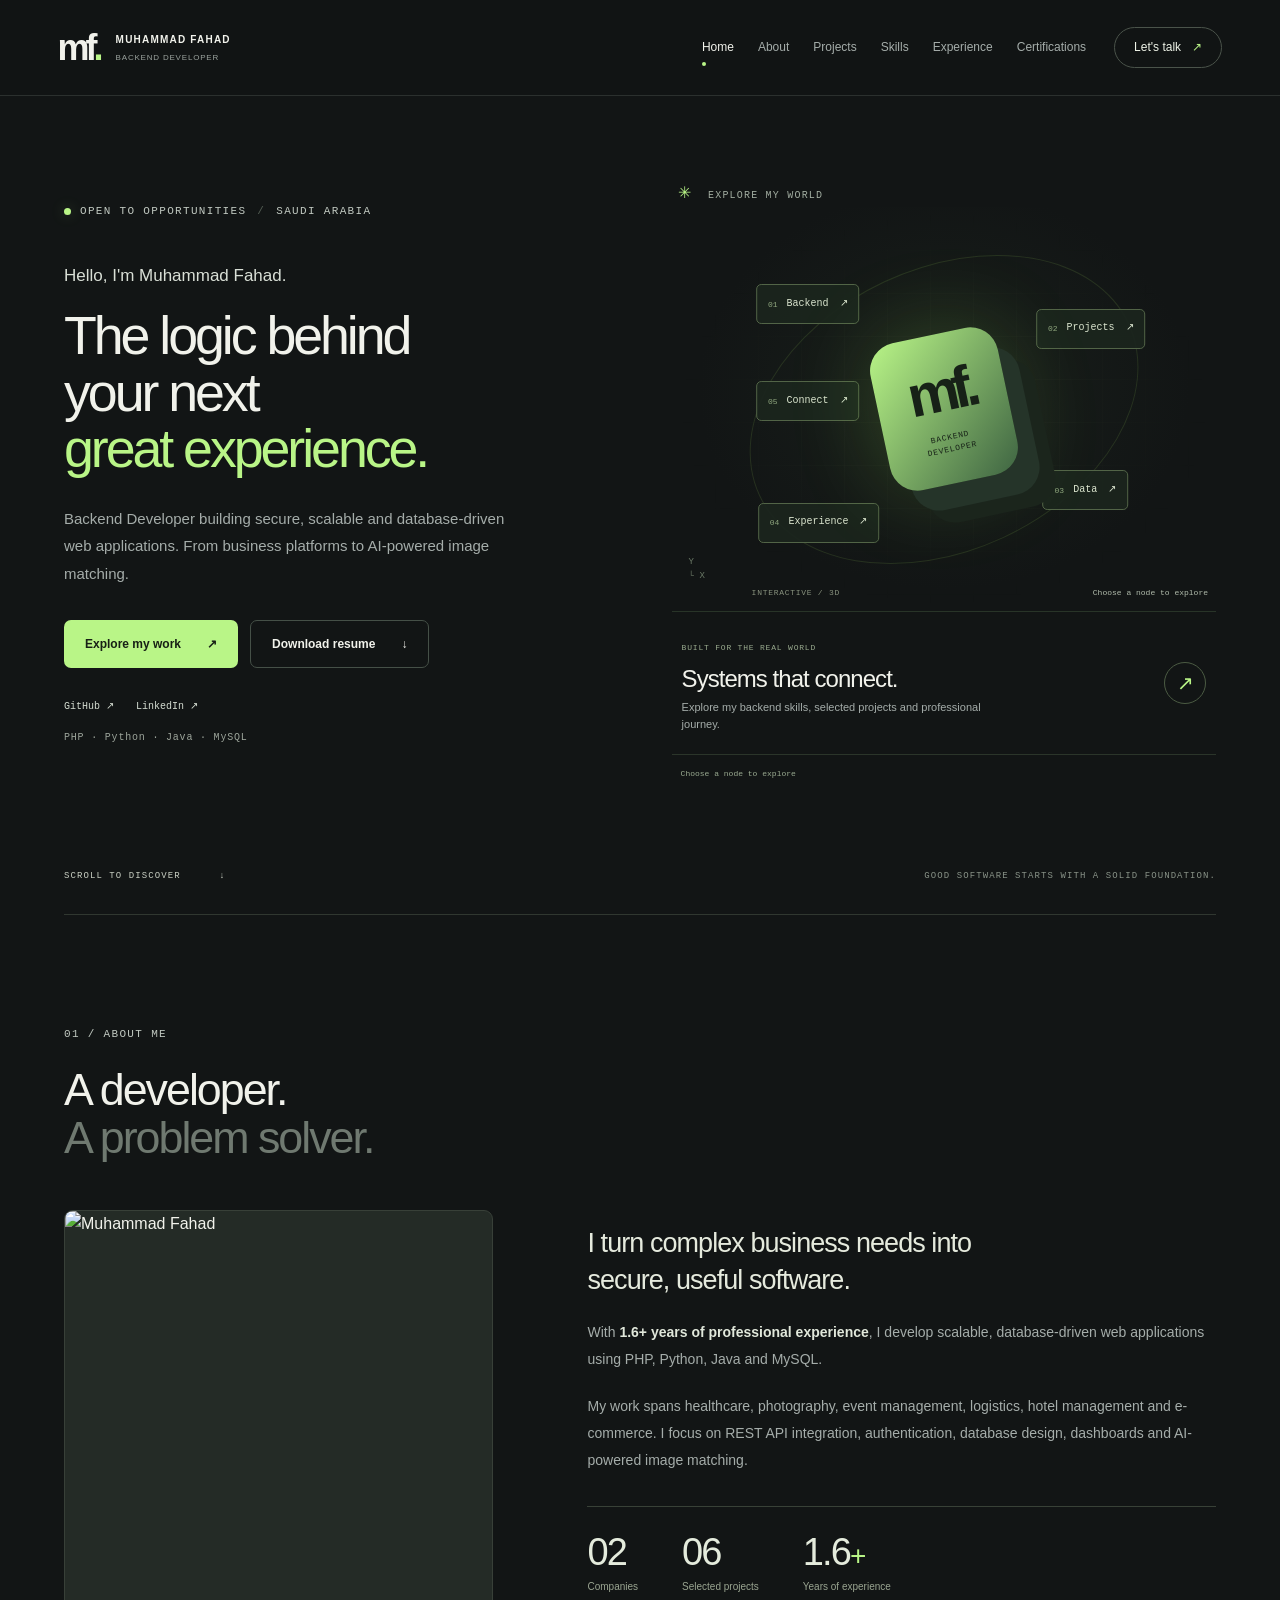
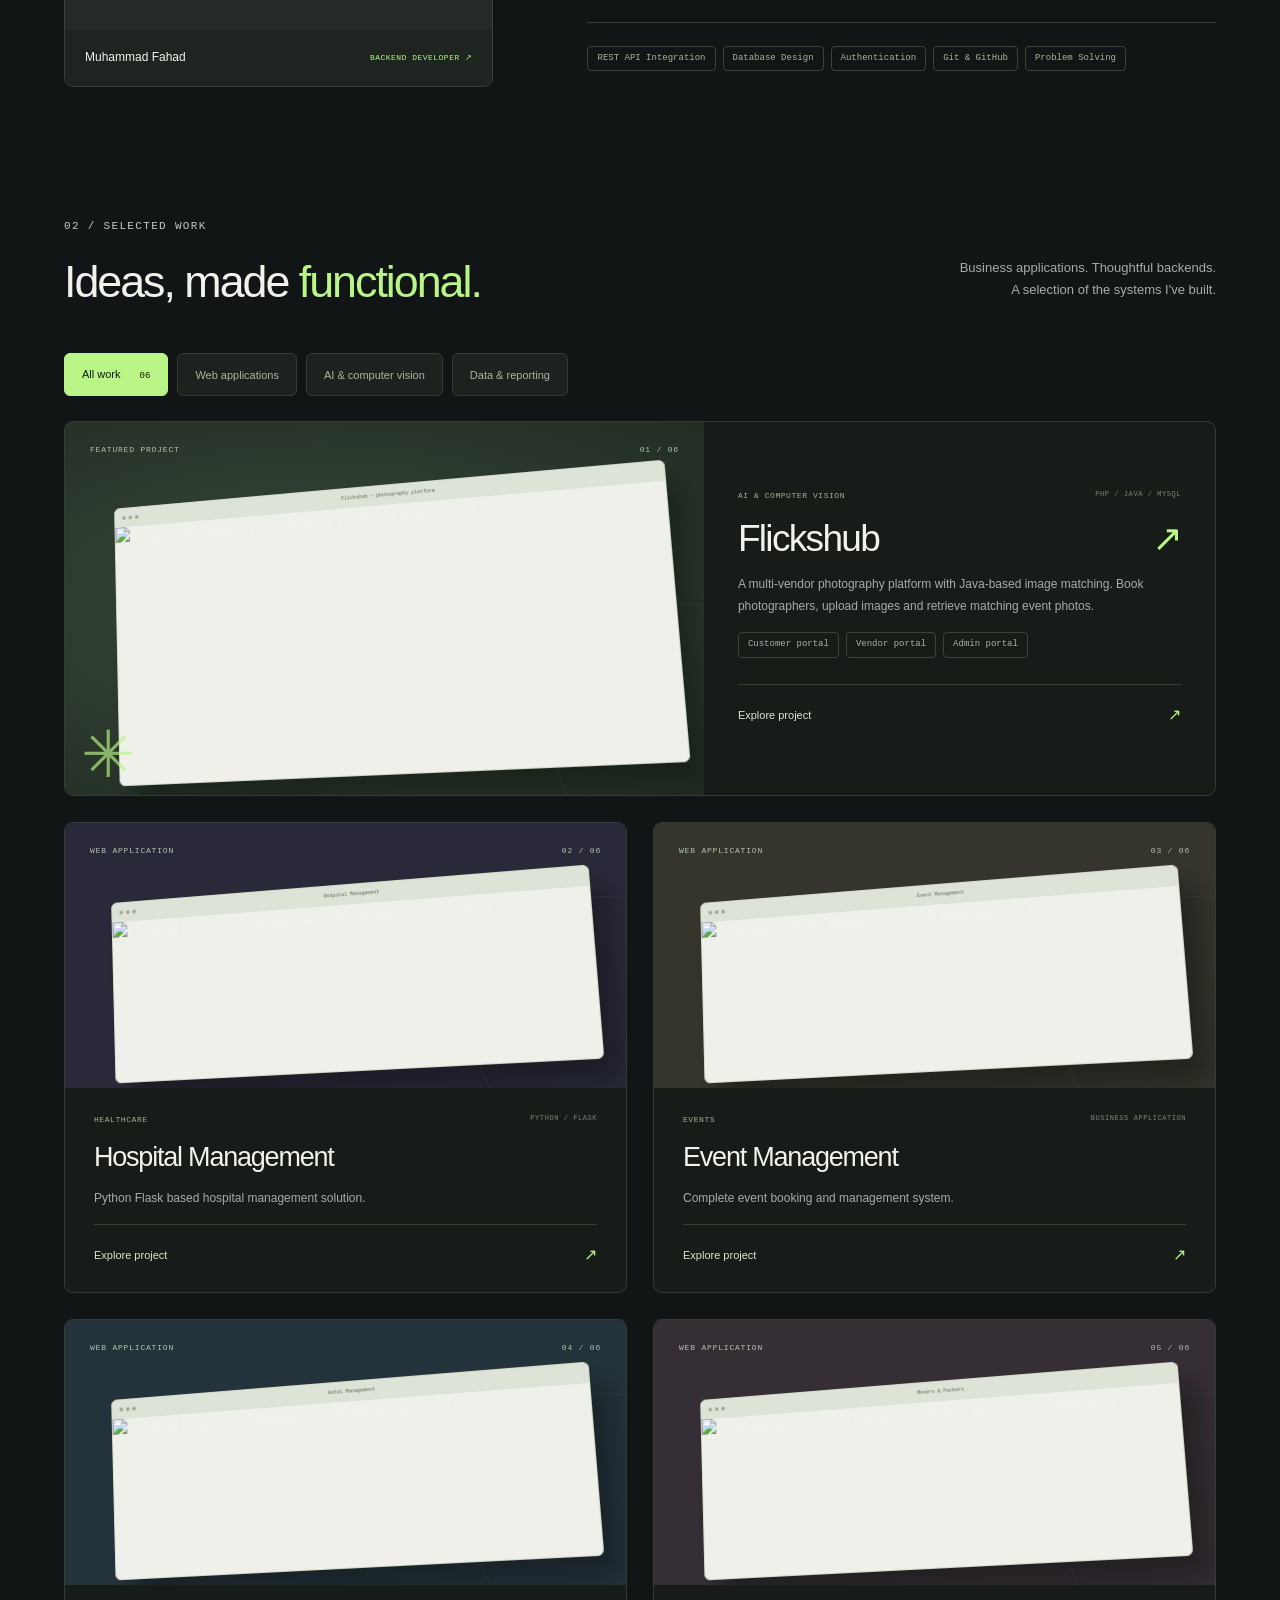
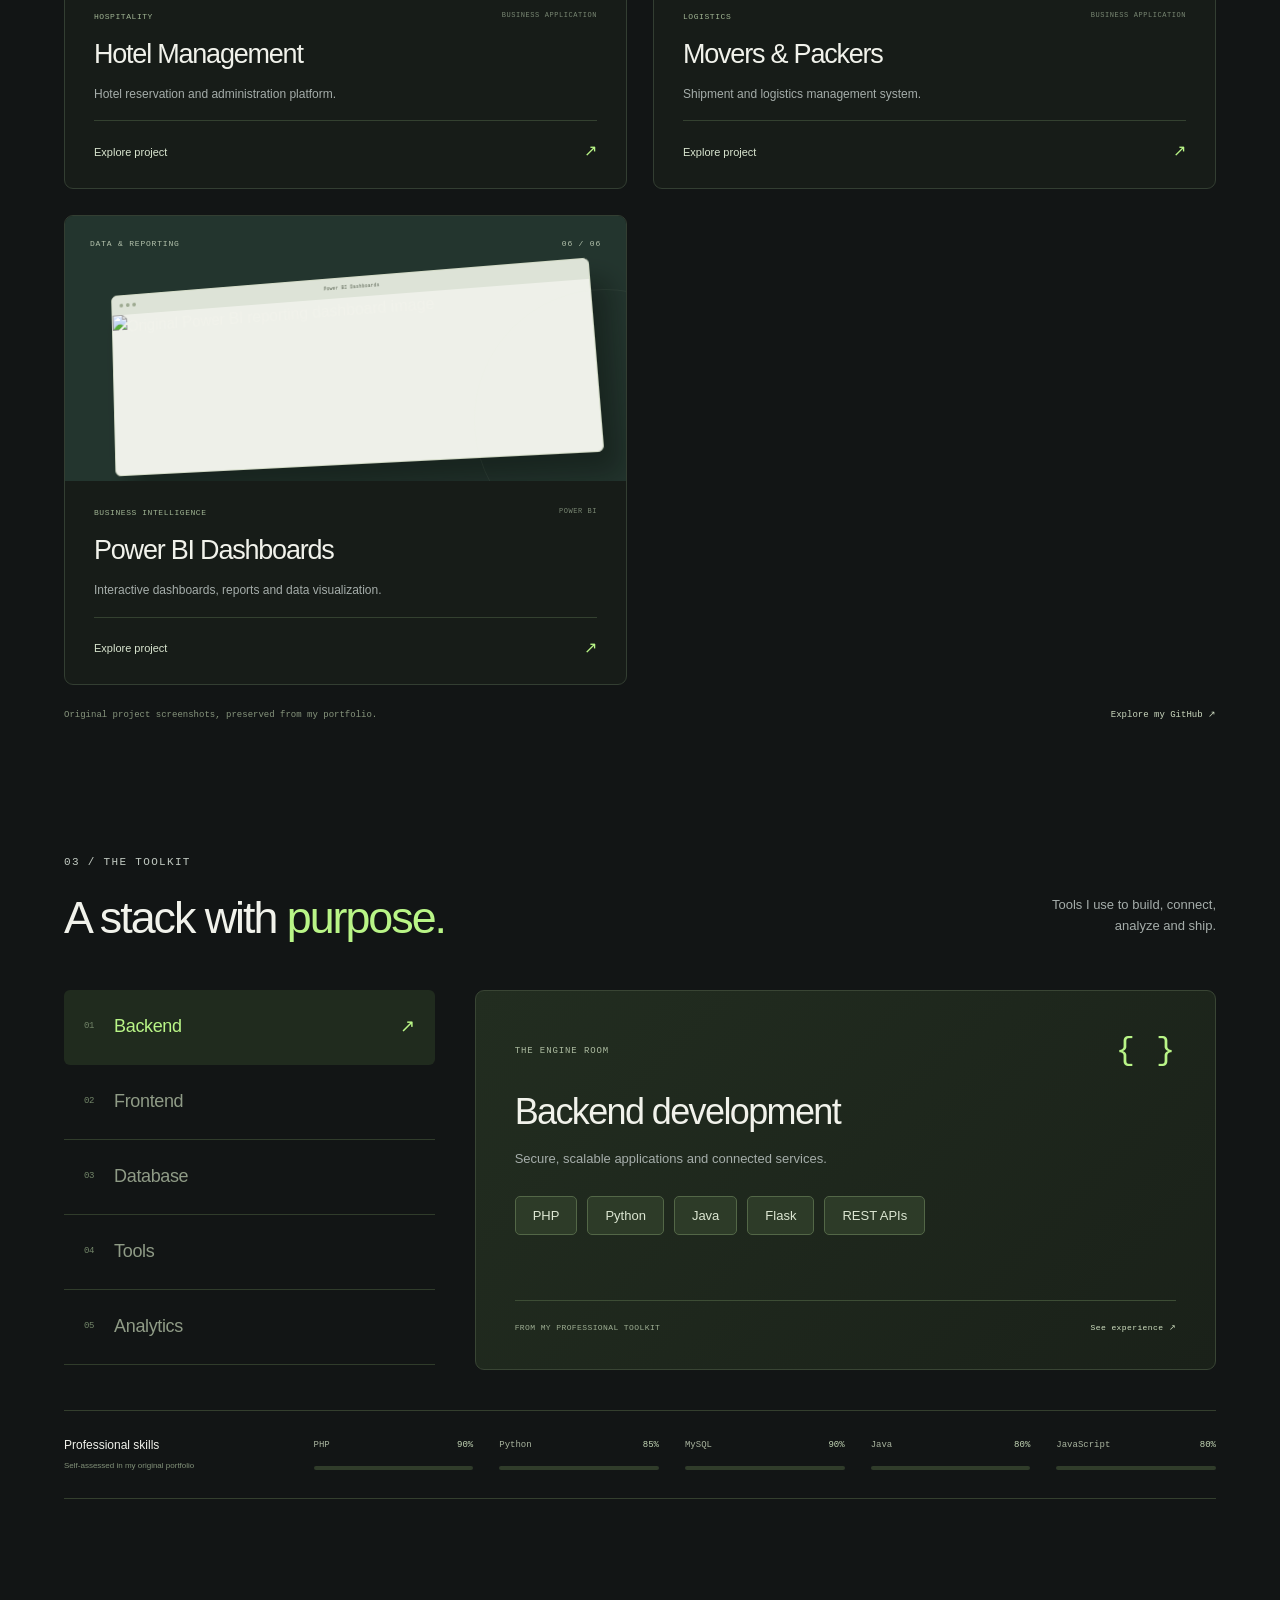
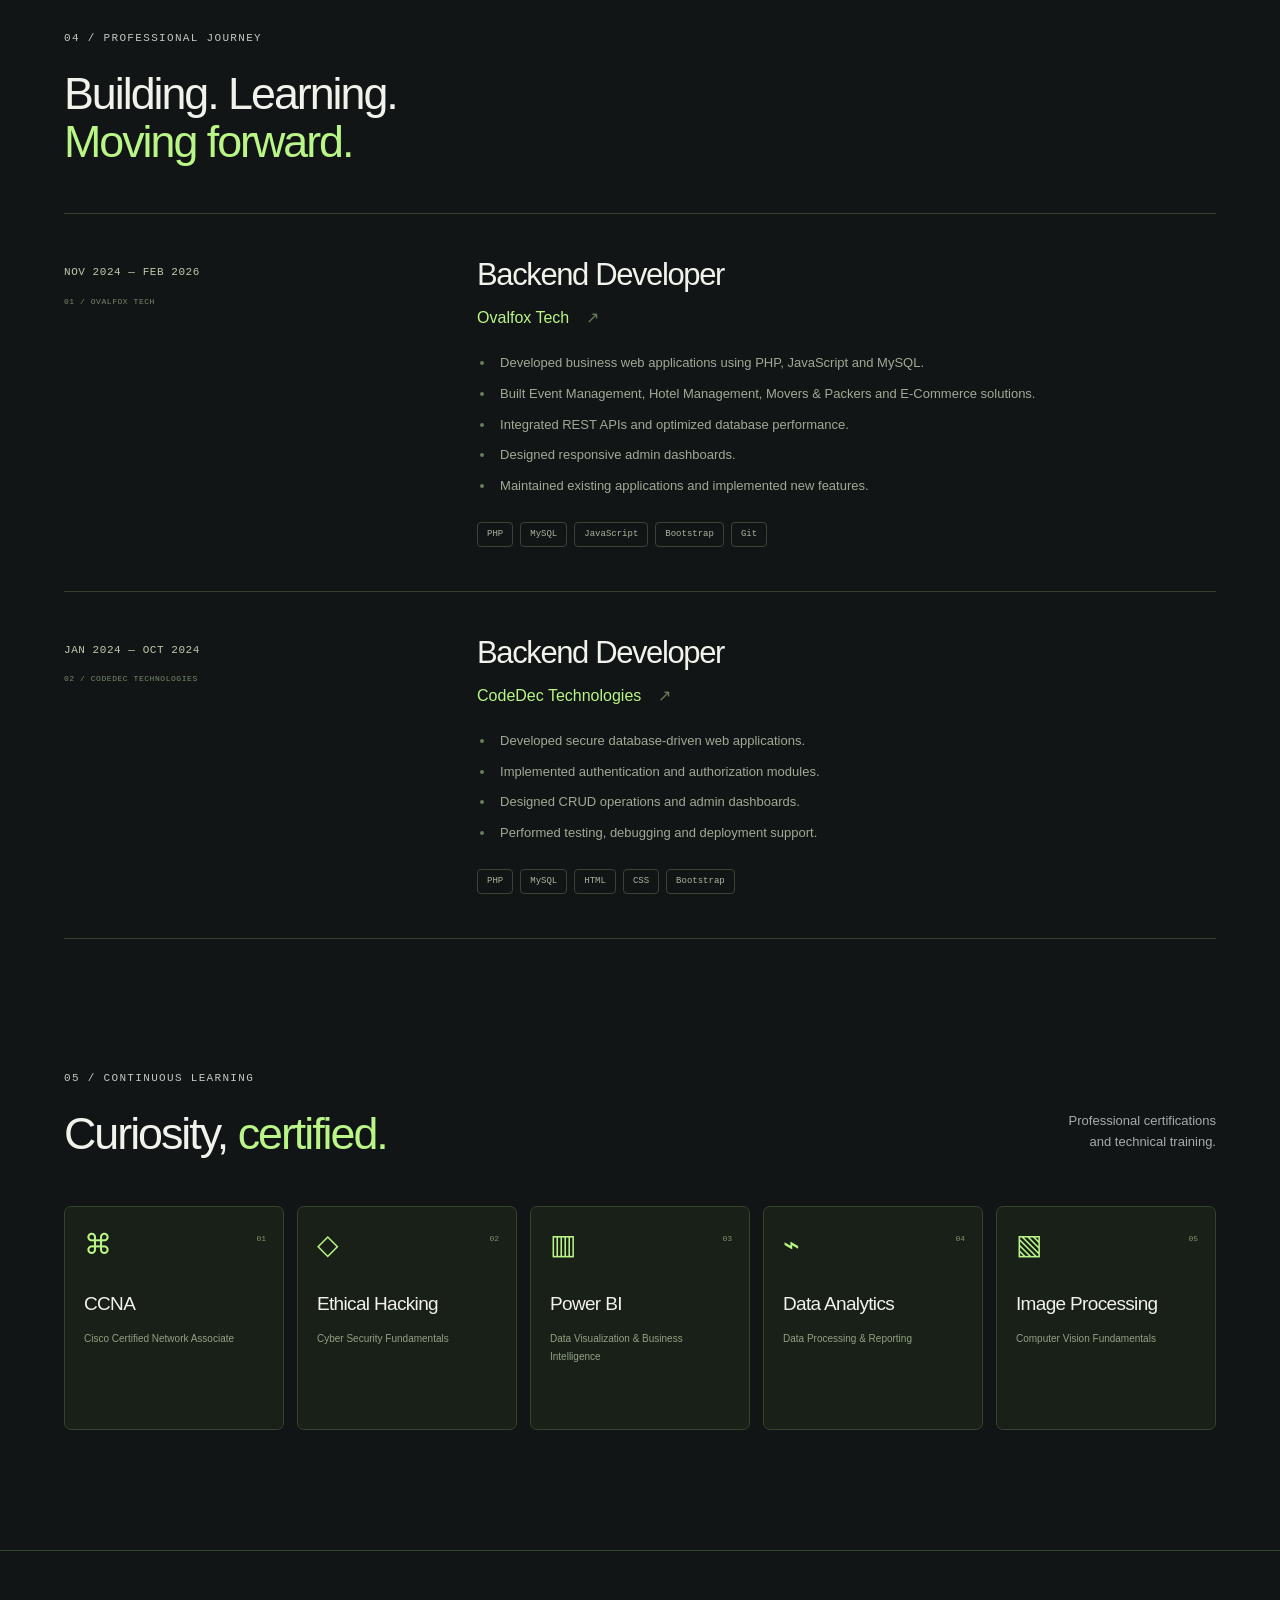
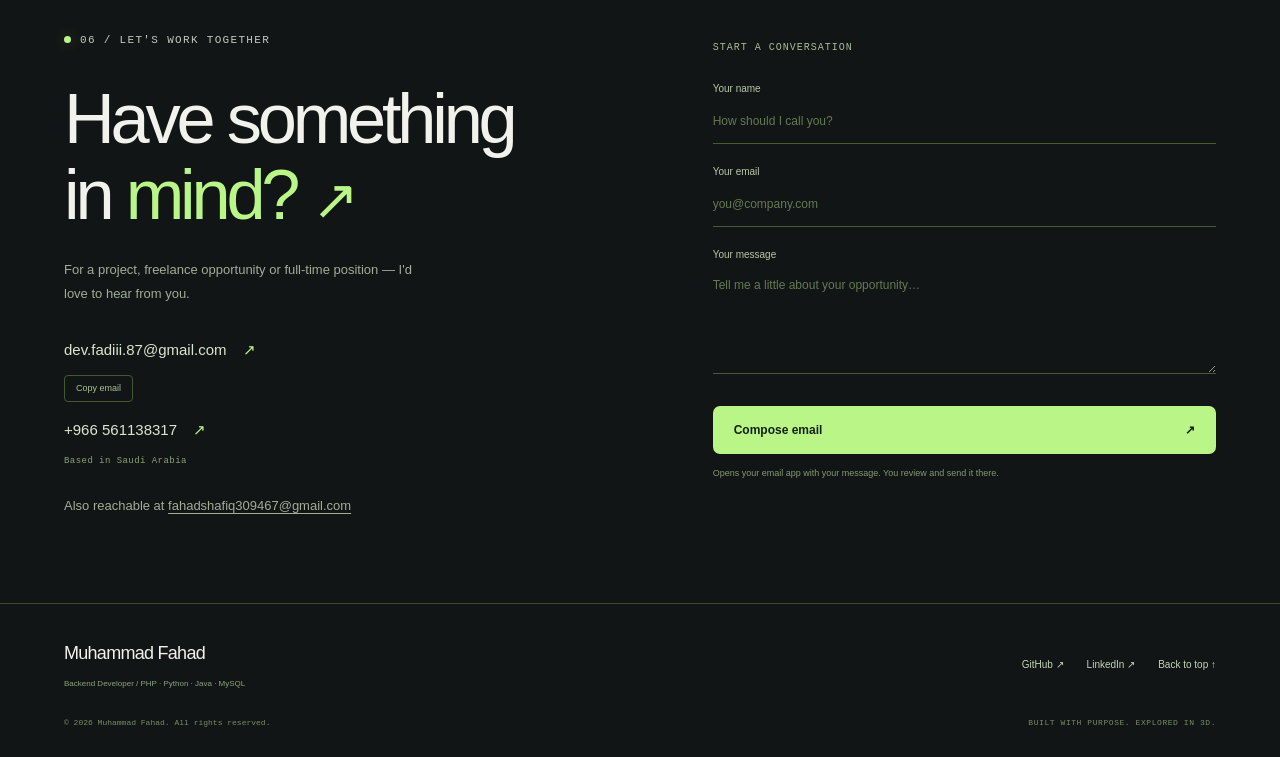
==== index.html @ 2c2edab3 "Add files via upload" ====
<!doctype html>
<html lang="en">
<head>
  <meta charset="UTF-8">
  <meta name="viewport" content="width=device-width, initial-scale=1">
  <meta name="theme-color" content="#121515">
  <meta name="robots" content="noindex, nofollow">
  <meta name="description" content="Muhammad Fahad's interactive portfolio: backend development, REST APIs, database-driven applications and AI image matching with PHP, Python, Java and MySQL.">
  <title>Muhammad Fahad — Backend Developer</title>
  <link rel="icon" href="assets/favicon.png">
  <link rel="stylesheet" href="styles.css">
  <script type="module" src="app.js"></script>
  <noscript><style>.scene-fallback{display:grid}#view-toggle,.scene-controls{display:none}</style></noscript>
</head>
<body>
  <a class="skip-link" href="#main">Skip to content</a>
  <header class="site-header">
    <a class="brand" href="#home" aria-label="Muhammad Fahad, home"><span class="monogram">mf<span>.</span></span><span class="brand-name">MUHAMMAD FAHAD<br><small>BACKEND DEVELOPER</small></span></a>
    <button class="menu-toggle" aria-controls="navigation" aria-expanded="false" aria-label="Open navigation"><span></span><span></span></button>
    <nav id="navigation" aria-label="Main navigation">
      <a href="#home" class="active">Home</a><a href="#about">About</a><a href="#projects">Projects</a><a href="#skills">Skills</a><a href="#experience">Experience</a><a href="#certifications">Certifications</a><a href="#contact" class="nav-contact">Let's talk <span aria-hidden="true">↗</span></a>
    </nav>
  </header>
  <main id="main">
    <section class="hero section-wrap" id="home" aria-labelledby="hero-title">
      <div class="hero-content">
        <div class="eyebrow"><span class="status-dot"></span> OPEN TO OPPORTUNITIES <span class="eyebrow-separator">/</span> SAUDI ARABIA</div>
        <p class="hello">Hello, I'm Muhammad Fahad.</p>
        <h1 id="hero-title">The logic behind<br>your next<br><em>great experience.</em></h1>
        <p class="hero-summary">Backend Developer building secure, scalable and database-driven web applications. From business platforms to AI-powered image matching.</p>
        <div class="hero-actions"><a class="button primary" href="#projects">Explore my work <span aria-hidden="true">↗</span></a><a class="button secondary" href="assets/Fahad_Resume.pdf" download="Muhammad_Fahad_Resume.pdf">Download resume <span aria-hidden="true">↓</span></a></div>
        <div class="hero-social"><a href="https://github.com/FadiiiCh87" target="_blank" rel="noopener noreferrer">GitHub ↗</a><a href="https://www.linkedin.com/in/muhammad-fahad-590486263" target="_blank" rel="noopener noreferrer">LinkedIn ↗</a><span>PHP · Python · Java · MySQL</span></div>
      </div>
      <div class="explorer" id="explorer">
        <div class="scene-top"><span><span class="tiny-cross">✳</span> EXPLORE MY WORLD</span><button id="view-toggle" type="button" aria-pressed="false">Flat view</button></div>
        <div class="scene-viewport" id="scene-viewport" tabindex="0" role="group" aria-label="Interactive 3D portfolio explorer. Drag to rotate, use arrow keys to rotate, or choose a labeled node.">
          <canvas id="scene" aria-hidden="true"></canvas>
          <div class="scene-fallback" aria-hidden="true"><div class="flat-core"><span>mf.</span><small>BACKEND<br>DEVELOPER</small></div><div class="flat-orbit"></div></div>
          <div class="node-layer" id="node-layer">
            <button class="scene-node" data-node="backend" type="button"><i>01</i> Backend <span>↗</span></button>
            <button class="scene-node" data-node="projects" type="button"><i>02</i> Projects <span>↗</span></button>
            <button class="scene-node" data-node="data" type="button"><i>03</i> Data <span>↗</span></button>
            <button class="scene-node" data-node="experience" type="button"><i>04</i> Experience <span>↗</span></button>
            <button class="scene-node" data-node="contact" type="button"><i>05</i> Connect <span>↗</span></button>
          </div>
          <span class="scene-axis" aria-hidden="true">Y<br><span>└ X</span></span>
          <div class="scene-caption"><span>INTERACTIVE / 3D</span><span id="scene-hint">Choose a node to explore</span></div>
        </div>
        <div class="scene-insight" aria-live="polite"><div><span class="insight-kicker" id="insight-kicker">BUILT FOR THE REAL WORLD</span><h2 id="insight-title">Systems that connect.</h2><p id="insight-text">Explore my backend skills, selected projects and professional journey.</p></div><a href="#projects" id="insight-link" aria-label="Explore selected projects">↗</a></div>
        <div class="scene-controls"><span id="rotation-hint">Drag to rotate · arrow keys work too</span><button id="motion-toggle" type="button" aria-pressed="false">Pause motion <span aria-hidden="true">Ⅱ</span></button><button id="reset-scene" type="button" aria-label="Reset 3D view">↺</button></div>
      </div>
      <div class="hero-bottom"><a href="#about">SCROLL TO DISCOVER <span aria-hidden="true">↓</span></a><span>GOOD SOFTWARE STARTS WITH A SOLID FOUNDATION.</span></div>
    </section>

    <section id="about" class="section-wrap about-section" aria-labelledby="about-title">
      <div class="section-heading"><p class="eyebrow">01 / ABOUT ME</p><h2 id="about-title">A developer.<br><span class="muted">A problem solver.</span></h2></div>
      <div class="about-grid">
        <div class="portrait-frame"><img src="assets/profile.webp" width="622" height="618" alt="Muhammad Fahad" loading="lazy"><div class="portrait-caption"><span>Muhammad Fahad</span><span>BACKEND DEVELOPER ↗</span></div></div>
        <div class="about-copy"><p class="large-copy">I turn complex business needs into secure, useful software.</p><p>With <strong>1.6+ years of professional experience</strong>, I develop scalable, database-driven web applications using PHP, Python, Java and MySQL.</p><p>My work spans healthcare, photography, event management, logistics, hotel management and e-commerce. I focus on REST API integration, authentication, database design, dashboards and AI-powered image matching.</p><div class="stat-row"><div><strong>02</strong><span>Companies</span></div><div><strong>06</strong><span>Selected projects</span></div><div><strong>1.6<span>+</span></strong><span>Years of experience</span></div></div><div class="tag-list about-tags"><span>REST API Integration</span><span>Database Design</span><span>Authentication</span><span>Git & GitHub</span><span>Problem Solving</span></div></div>
      </div>
    </section>

    <section id="projects" class="section-wrap projects-section" aria-labelledby="projects-title">
      <div class="section-heading split-heading"><div><p class="eyebrow">02 / SELECTED WORK</p><h2 id="projects-title">Ideas, made <em>functional.</em></h2></div><p>Business applications. Thoughtful backends.<br>A selection of the systems I've built.</p></div>
      <div class="filter-row" role="group" aria-label="Filter projects"><button data-filter="all" class="filter active" aria-pressed="true">All work <span>06</span></button><button data-filter="web" class="filter" aria-pressed="false">Web applications</button><button data-filter="ai" class="filter" aria-pressed="false">AI & computer vision</button><button data-filter="data" class="filter" aria-pressed="false">Data & reporting</button><span id="filter-status" class="sr-only" aria-live="polite"></span></div>
      <div class="project-grid" id="project-grid">
        <article class="project-card featured" data-category="ai web" data-project="flickshub"><div class="project-visual flickshub-visual"><div class="visual-label"><span>FEATURED PROJECT</span><span>01 / 06</span></div><div class="browser-frame tilt"><div class="browser-top"><i></i><i></i><i></i><span>Flickshub — photography platform</span></div><img src="assets/flickshub.webp" width="1364" height="647" alt="Original Flickshub photography platform screenshot" loading="lazy"></div><span class="visual-mark" aria-hidden="true">✳</span></div><div class="project-copy"><div class="project-meta">AI & COMPUTER VISION <span>PHP / JAVA / MYSQL</span></div><h3>Flickshub <span>↗</span></h3><p>A multi-vendor photography platform with Java-based image matching. Book photographers, upload images and retrieve matching event photos.</p><div class="tag-list"><span>Customer portal</span><span>Vendor portal</span><span>Admin portal</span></div><button class="text-button" data-open="flickshub">Explore project <span>↗</span></button></div></article>
        <article class="project-card" data-category="web" data-project="hospital"><div class="project-visual violet-visual"><div class="visual-label"><span>WEB APPLICATION</span><span>02 / 06</span></div><div class="browser-frame tilt"><div class="browser-top"><i></i><i></i><i></i><span>Hospital Management</span></div><img src="assets/hospital.webp" width="1365" height="612" alt="Original hospital management application screenshot" loading="lazy"></div></div><div class="project-copy"><div class="project-meta">HEALTHCARE <span>PYTHON / FLASK</span></div><h3>Hospital Management</h3><p>Python Flask based hospital management solution.</p><button class="text-button" data-open="hospital">Explore project <span>↗</span></button></div></article>
        <article class="project-card" data-category="web" data-project="event"><div class="project-visual sand-visual"><div class="visual-label"><span>WEB APPLICATION</span><span>03 / 06</span></div><div class="browser-frame tilt"><div class="browser-top"><i></i><i></i><i></i><span>Event Management</span></div><img src="assets/powerbi.webp" width="1352" height="369" alt="Original portfolio image for Event Management" loading="lazy"></div></div><div class="project-copy"><div class="project-meta">EVENTS <span>BUSINESS APPLICATION</span></div><h3>Event Management</h3><p>Complete event booking and management system.</p><button class="text-button" data-open="event">Explore project <span>↗</span></button></div></article>
        <article class="project-card" data-category="web" data-project="hotel"><div class="project-visual blue-visual"><div class="visual-label"><span>WEB APPLICATION</span><span>04 / 06</span></div><div class="browser-frame tilt"><div class="browser-top"><i></i><i></i><i></i><span>Hotel Management</span></div><img src="assets/Hotel-Management-System.webp" width="1280" height="720" alt="Original hotel management platform screenshot" loading="lazy"></div></div><div class="project-copy"><div class="project-meta">HOSPITALITY <span>BUSINESS APPLICATION</span></div><h3>Hotel Management</h3><p>Hotel reservation and administration platform.</p><button class="text-button" data-open="hotel">Explore project <span>↗</span></button></div></article>
        <article class="project-card" data-category="web" data-project="movers"><div class="project-visual rose-visual"><div class="visual-label"><span>WEB APPLICATION</span><span>05 / 06</span></div><div class="browser-frame tilt"><div class="browser-top"><i></i><i></i><i></i><span>Movers & Packers</span></div><img src="assets/movers.webp" width="1360" height="544" alt="Original movers and packers logistics platform screenshot" loading="lazy"></div></div><div class="project-copy"><div class="project-meta">LOGISTICS <span>BUSINESS APPLICATION</span></div><h3>Movers & Packers</h3><p>Shipment and logistics management system.</p><button class="text-button" data-open="movers">Explore project <span>↗</span></button></div></article>
        <article class="project-card" data-category="data" data-project="powerbi"><div class="project-visual green-visual"><div class="visual-label"><span>DATA & REPORTING</span><span>06 / 06</span></div><div class="browser-frame tilt"><div class="browser-top"><i></i><i></i><i></i><span>Power BI Dashboards</span></div><img src="assets/power1.webp" width="1000" height="750" alt="Original Power BI reporting dashboard image" loading="lazy"></div></div><div class="project-copy"><div class="project-meta">BUSINESS INTELLIGENCE <span>POWER BI</span></div><h3>Power BI Dashboards</h3><p>Interactive dashboards, reports and data visualization.</p><button class="text-button" data-open="powerbi">Explore project <span>↗</span></button></div></article>
      </div>
      <div class="section-footnote"><span>Original project screenshots, preserved from my portfolio.</span><a href="https://github.com/FadiiiCh87" target="_blank" rel="noopener noreferrer">Explore my GitHub ↗</a></div>
    </section>

    <section id="skills" class="section-wrap skills-section" aria-labelledby="skills-title">
      <div class="section-heading split-heading"><div><p class="eyebrow">03 / THE TOOLKIT</p><h2 id="skills-title">A stack with <em>purpose.</em></h2></div><p>Tools I use to build, connect,<br>analyze and ship.</p></div>
      <div class="skills-layout"><div class="skill-tabs" role="tablist" aria-label="Skill categories" aria-orientation="vertical"><button id="tab-backend" role="tab" aria-selected="true" aria-controls="skill-panel" data-skill="backend"><span>01</span> Backend <i>↗</i></button><button id="tab-frontend" role="tab" aria-selected="false" aria-controls="skill-panel" tabindex="-1" data-skill="frontend"><span>02</span> Frontend <i>↗</i></button><button id="tab-database" role="tab" aria-selected="false" aria-controls="skill-panel" tabindex="-1" data-skill="database"><span>03</span> Database <i>↗</i></button><button id="tab-tools" role="tab" aria-selected="false" aria-controls="skill-panel" tabindex="-1" data-skill="tools"><span>04</span> Tools <i>↗</i></button><button id="tab-analytics" role="tab" aria-selected="false" aria-controls="skill-panel" tabindex="-1" data-skill="analytics"><span>05</span> Analytics <i>↗</i></button></div><div class="skill-panel" id="skill-panel" role="tabpanel" aria-labelledby="tab-backend" tabindex="0"><div class="skill-panel-top"><span id="skill-label">THE ENGINE ROOM</span><span aria-hidden="true">{ }</span></div><h3 id="skill-title">Backend development</h3><p id="skill-description">Secure, scalable applications and connected services.</p><div class="skill-chips" id="skill-chips"><span>PHP</span><span>Python</span><span>Java</span><span>Flask</span><span>REST APIs</span></div><div class="skill-footer"><span>FROM MY PROFESSIONAL TOOLKIT</span><a href="#experience">See experience ↗</a></div></div></div>
      <div class="proficiency"><span class="proficiency-label">Professional skills<span>Self-assessed in my original portfolio</span></span><div><span>PHP <strong>90%</strong></span><meter aria-label="PHP self-assessed proficiency" min="0" max="100" value="90">90%</meter></div><div><span>Python <strong>85%</strong></span><meter aria-label="Python self-assessed proficiency" min="0" max="100" value="85">85%</meter></div><div><span>MySQL <strong>90%</strong></span><meter aria-label="MySQL self-assessed proficiency" min="0" max="100" value="90">90%</meter></div><div><span>Java <strong>80%</strong></span><meter aria-label="Java self-assessed proficiency" min="0" max="100" value="80">80%</meter></div><div><span>JavaScript <strong>80%</strong></span><meter aria-label="JavaScript self-assessed proficiency" min="0" max="100" value="80">80%</meter></div></div>
    </section>

    <section id="experience" class="section-wrap experience-section" aria-labelledby="experience-title">
      <div class="section-heading"><p class="eyebrow">04 / PROFESSIONAL JOURNEY</p><h2 id="experience-title">Building. Learning.<br><em>Moving forward.</em></h2></div>
      <div class="timeline"><article class="experience-row"><div class="experience-date">NOV 2024 — FEB 2026<span>01 / OVALFOX TECH</span></div><div><h3>Backend Developer</h3><p class="company">Ovalfox Tech <span>↗</span></p><ul><li>Developed business web applications using PHP, JavaScript and MySQL.</li><li>Built Event Management, Hotel Management, Movers & Packers and E-Commerce solutions.</li><li>Integrated REST APIs and optimized database performance.</li><li>Designed responsive admin dashboards.</li><li>Maintained existing applications and implemented new features.</li></ul><div class="tag-list"><span>PHP</span><span>MySQL</span><span>JavaScript</span><span>Bootstrap</span><span>Git</span></div></div></article><article class="experience-row"><div class="experience-date">JAN 2024 — OCT 2024<span>02 / CODEDEC TECHNOLOGIES</span></div><div><h3>Backend Developer</h3><p class="company">CodeDec Technologies <span>↗</span></p><ul><li>Developed secure database-driven web applications.</li><li>Implemented authentication and authorization modules.</li><li>Designed CRUD operations and admin dashboards.</li><li>Performed testing, debugging and deployment support.</li></ul><div class="tag-list"><span>PHP</span><span>MySQL</span><span>HTML</span><span>CSS</span><span>Bootstrap</span></div></div></article></div>
    </section>

    <section id="certifications" class="section-wrap certifications-section" aria-labelledby="certifications-title">
      <div class="section-heading split-heading"><div><p class="eyebrow">05 / CONTINUOUS LEARNING</p><h2 id="certifications-title">Curiosity, <em>certified.</em></h2></div><p>Professional certifications<br>and technical training.</p></div>
      <div class="certificate-grid"><article class="certificate"><span class="cert-icon" aria-hidden="true">⌘</span><span class="cert-number">01</span><h3>CCNA</h3><p>Cisco Certified Network Associate</p></article><article class="certificate"><span class="cert-icon" aria-hidden="true">◇</span><span class="cert-number">02</span><h3>Ethical Hacking</h3><p>Cyber Security Fundamentals</p></article><article class="certificate"><span class="cert-icon" aria-hidden="true">▥</span><span class="cert-number">03</span><h3>Power BI</h3><p>Data Visualization & Business Intelligence</p></article><article class="certificate"><span class="cert-icon" aria-hidden="true">⌁</span><span class="cert-number">04</span><h3>Data Analytics</h3><p>Data Processing & Reporting</p></article><article class="certificate"><span class="cert-icon" aria-hidden="true">▧</span><span class="cert-number">05</span><h3>Image Processing</h3><p>Computer Vision Fundamentals</p></article></div>
    </section>

    <section id="contact" class="section-wrap contact-section" aria-labelledby="contact-title">
      <div class="contact-intro"><p class="eyebrow"><span class="status-dot"></span> 06 / LET'S WORK TOGETHER</p><h2 id="contact-title">Have something<br>in <em>mind?</em> <span aria-hidden="true">↗</span></h2><p>For a project, freelance opportunity or full-time position — I'd love to hear from you.</p><div class="contact-links"><a href="mailto:dev.fadiii.87@gmail.com">dev.fadiii.87@gmail.com <span>↗</span></a><button id="copy-email" class="copy-button" type="button">Copy email</button><a href="tel:+966561138317">+966 561138317 <span>↗</span></a><span class="contact-location">Based in Saudi Arabia</span></div><p class="alternate-email">Also reachable at <a href="mailto:fahadshafiq309467@gmail.com">fahadshafiq309467@gmail.com</a></p></div>
      <form id="contact-form" class="contact-form"><p class="form-label">START A CONVERSATION</p><label for="contact-name">Your name<input id="contact-name" name="name" autocomplete="name" placeholder="How should I call you?" required maxlength="100"></label><label for="contact-email">Your email<input id="contact-email" name="email" type="email" autocomplete="email" placeholder="you@company.com" required maxlength="200"></label><label for="contact-message">Your message<textarea id="contact-message" name="message" rows="4" placeholder="Tell me a little about your opportunity…" required maxlength="4000"></textarea></label><button class="button primary" type="submit">Compose email <span aria-hidden="true">↗</span></button><p class="form-note">Opens your email app with your message. You review and send it there.</p><p id="form-status" aria-live="polite"></p></form>
    </section>
  </main>
  <footer class="site-footer section-wrap"><a class="footer-brand" href="#home">Muhammad Fahad<span>Backend Developer / PHP · Python · Java · MySQL</span></a><div><a href="https://github.com/FadiiiCh87" target="_blank" rel="noopener noreferrer">GitHub ↗</a><a href="https://www.linkedin.com/in/muhammad-fahad-590486263" target="_blank" rel="noopener noreferrer">LinkedIn ↗</a><a href="#home">Back to top ↑</a></div><p>© <span id="year">2026</span> Muhammad Fahad. All rights reserved.</p><span class="footer-note">BUILT WITH PURPOSE. EXPLORED IN 3D.</span></footer>
  <dialog id="project-dialog" aria-labelledby="dialog-title"><div class="dialog-top"><span>PROJECT OVERVIEW</span><button id="dialog-close" type="button" aria-label="Close project overview">×</button></div><img id="dialog-image" src="assets/flickshub.webp" alt="Flickshub — original portfolio image"><div class="dialog-copy"><span id="dialog-category" class="eyebrow"></span><h2 id="dialog-title"></h2><p id="dialog-description"></p><div class="tag-list" id="dialog-tags"></div><div class="dialog-actions"><a class="button primary" href="https://github.com/FadiiiCh87" target="_blank" rel="noopener noreferrer">GitHub profile ↗</a><a class="button secondary" href="#contact" id="dialog-contact">Discuss this project ↗</a></div></div></dialog>
  <div class="toast" id="toast" role="status"></div>
</body>
</html>
---- styles.css ----
@font-face{font-family:Portfolio;src:url("assets/manrope.woff2") format("woff2");font-weight:200 800;font-display:swap}*{box-sizing:border-box}html{scroll-behavior:smooth;scroll-padding-top:100px}body{margin:0;background:#121515;color:#f1f2eb;font-family:Portfolio,Arial,Helvetica,sans-serif;font-size:16px;line-height:1.65;-webkit-font-smoothing:antialiased}::selection{background:#b9f587;color:#121515}a{color:inherit;text-decoration:none}button,input,textarea{font:inherit}button,a,input,textarea{-webkit-tap-highlight-color:transparent}button{cursor:pointer}button{color:inherit}button:focus-visible,a:focus-visible,input:focus-visible,textarea:focus-visible,[tabindex]:focus-visible{outline:2px solid #b9f587;outline-offset:5px}img{max-width:100%;display:block}button{border:0}h1,h2,h3,p{margin:0}h1,h2,h3{line-height:1.08;font-weight:500;letter-spacing:-.045em}em{font-style:normal;color:#b9f587}p{color:#a5adaa}strong{font-weight:600}section{scroll-margin-top:20px}.section-wrap{max-width:1440px;margin:auto;padding-left:64px;padding-right:64px}.eyebrow{font-family:monospace;letter-spacing:.12em;font-size:11px;color:#c1c9c1;display:flex;align-items:center;gap:9px}.status-dot{display:inline-block;width:7px;height:7px;border-radius:50%;background:#b9f587;box-shadow:0 0 14px #b9f58744}.site-header{height:96px;display:flex;align-items:center;justify-content:space-between;border-bottom:1px solid #2b302e;padding:0 4.5%;background:#121515f5;position:sticky;top:0;z-index:30;backdrop-filter:blur(18px);gap:24px}.brand{display:flex;align-items:center;gap:16px;flex-shrink:0}.monogram{font-weight:800;font-size:36px;line-height:1;letter-spacing:-4px}.monogram span{color:#b9f587}.brand-name{font-size:10px;letter-spacing:.12em;line-height:1.7;font-weight:700}.brand-name small{font-size:8px;color:#9aa29d;font-weight:400;letter-spacing:.1em}nav{display:flex;align-items:center;gap:24px}nav a{font-size:12px;color:#a5adaa;position:relative;padding:9px 0}nav a:hover,nav a.active{color:#f1f2eb}nav a.active:after{content:"";position:absolute;bottom:0;left:0;background:#b9f587;width:4px;height:4px;border-radius:50%}.nav-contact{border:1px solid #4a534a;border-radius:30px;padding:10px 19px!important;color:#eef3e7!important;margin-left:4px}.nav-contact span{margin-left:8px;color:#b9f587}.menu-toggle{display:none}.hero{position:relative;padding-top:70px;display:grid;grid-template-columns:1.05fr 1fr;gap:36px;min-height:780px}.hero-content{padding-top:36px}.eyebrow-separator{color:#535d53;margin:0 2px}.hello{margin-top:42px;margin-bottom:17px;font-size:17px;color:#d9dfd6}h1{font-size:clamp(44px,4.2vw,66px);letter-spacing:-.057em;line-height:1.05}h1 em{display:inline-block}.hero-summary{max-width:470px;font-size:15px;margin-top:28px;line-height:1.85}.hero-actions{display:flex;gap:12px;margin-top:32px;flex-wrap:wrap}.button{display:inline-flex;align-items:center;justify-content:space-between;gap:26px;border-radius:7px;padding:14px 21px;font-size:12px;font-weight:600;line-height:1.5;transition:background .2s,transform .2s;min-height:48px}.button:hover{transform:translateY(-2px)}.primary{background:#b9f587;color:#172015}.primary:hover{background:#d2ffae}.secondary{border:1px solid #455047;background:transparent;color:#f1f2eb}.secondary:hover{background:#253024}.hero-social{display:flex;flex-wrap:wrap;gap:22px;font-family:monospace;font-size:10px;margin-top:31px;color:#9da59b}.hero-social a{color:#d4dcd1}.hero-social a:hover{color:#b9f587}.hero-social>span{width:100%;margin-top:-7px;letter-spacing:.08em}.hero-bottom{grid-column:1/-1;display:flex;justify-content:space-between;align-items:center;padding:25px 0 30px;border-bottom:1px solid #303730;font-family:monospace;font-size:9px;letter-spacing:.12em;color:#899388;margin-top:16px}.hero-bottom a{color:#cad0c4}.hero-bottom a span{margin-left:32px}.explorer{position:relative;min-width:0;padding-top:15px}.scene-top{display:flex;justify-content:space-between;align-items:center;font-family:monospace;font-size:10px;letter-spacing:.12em;padding:0 6px;color:#a2ada1}.tiny-cross{color:#b9f587;font-size:16px;margin-right:9px}.scene-top button{border:1px solid #3c493c;padding:7px 10px;border-radius:5px;background:transparent;font-size:10px;letter-spacing:0}.scene-top button:hover{background:#263226}.scene-viewport{height:405px;position:relative;overflow:hidden;isolation:isolate;background:radial-gradient(ellipse at 50% 45%,#26342655,transparent 64%);border-bottom:1px solid #283428;touch-action:pan-y}.scene-viewport:before{content:"";position:absolute;inset:0;z-index:-1;background-image:linear-gradient(#697d5611 1px,transparent 1px),linear-gradient(90deg,#697d5611 1px,transparent 1px);background-size:43px 43px;mask-image:radial-gradient(ellipse,black,transparent 70%)}#scene{width:100%;height:100%;display:block;cursor:grab}#scene.dragging{cursor:grabbing}.node-layer{position:absolute;inset:0;pointer-events:none}.scene-node{position:absolute;pointer-events:auto;background:#1b251def;border:1px solid #526447;color:#dbe5cf;display:flex;gap:9px;align-items:center;font-family:monospace;font-size:10px;padding:9px 11px;border-radius:5px;white-space:nowrap;transform:translate(-50%,-50%);min-height:40px;transition:background .2s,border-color .2s}.scene-node:hover,.scene-node.selected{background:#b9f587;color:#172015;border-color:#b9f587}.scene-node i{font-style:normal;color:#90a77f;font-size:8px}.scene-node:hover i,.scene-node.selected i{color:#4d6240}.scene-node span{margin-left:2px}.scene-node:nth-child(1){left:25%;top:24%}.scene-node:nth-child(2){left:77%;top:30%}.scene-node:nth-child(3){left:76%;top:70%}.scene-node:nth-child(4){left:27%;top:78%}.scene-node:nth-child(5){left:25%;top:48%}.scene-axis{position:absolute;bottom:28px;left:17px;font-family:monospace;font-size:9px;line-height:1.6;color:#6a7966}.scene-caption{position:absolute;bottom:12px;right:8px;left:80px;display:flex;justify-content:space-between;font-family:monospace;letter-spacing:.09em;font-size:8px;color:#88927e}.scene-caption span:last-child{letter-spacing:0;color:#b1bcac}.scene-insight{display:flex;align-items:center;justify-content:space-between;padding:20px 10px;gap:16px;min-height:127px}.insight-kicker{font-family:monospace;letter-spacing:.1em;font-size:8px;color:#9aab8f}.scene-insight h2{font-size:24px;letter-spacing:-.04em;margin:7px 0}.scene-insight p{font-size:11px;line-height:1.6;max-width:335px}.scene-insight>a{flex-shrink:0;border:1px solid #4b5b43;width:42px;height:42px;border-radius:50%;display:grid;place-items:center;color:#b9f587;font-size:20px}.scene-controls{border-top:1px solid #2b352a;display:flex;gap:13px;align-items:center;padding:12px 9px;font-family:monospace;font-size:8px;color:#9aab91;flex-wrap:wrap}.scene-controls>span{margin-right:auto}.scene-controls button{background:none;color:#b5c2ac;border:1px solid #364431;border-radius:4px;padding:6px 8px;font-size:9px}.scene-fallback{display:none;position:absolute;inset:0;place-items:center;pointer-events:none}.flat-core{width:130px;height:150px;background:linear-gradient(135deg,#b9f587,#3e6442);border-radius:28px;transform:rotate(-12deg);display:flex;flex-direction:column;align-items:center;justify-content:center;color:#172117;box-shadow:17px 24px 0 #253429,30px 39px 0 #1b251c,0 0 90px #a6fc5733;position:relative;z-index:1}.flat-core>span{font-size:58px;font-weight:800;letter-spacing:-7px;line-height:1}.flat-core small{font-family:monospace;font-size:8px;line-height:1.5;text-align:center;margin-top:12px;letter-spacing:.1em}.flat-orbit{position:absolute;width:75%;height:70%;border:1px solid #769c4933;border-radius:50%;transform:rotate(-25deg)}.flat-mode #scene{display:none}.flat-mode .scene-fallback{display:grid}.about-section,.projects-section,.skills-section,.experience-section,.certifications-section{padding-top:110px;padding-bottom:20px}.section-heading{margin-bottom:48px}.section-heading h2{font-size:clamp(34px,3.5vw,51px);margin-top:22px}.muted{color:#6f7970}.split-heading{display:flex;align-items:flex-end;justify-content:space-between;gap:30px}.split-heading>p{font-size:13px;text-align:right;margin-bottom:5px}.about-grid{display:grid;grid-template-columns:.82fr 1.2fr;gap:94px;align-items:center}.portrait-frame{background:#242b26;overflow:hidden;border:1px solid #384038;border-radius:9px;position:relative}.portrait-frame img{width:100%;height:auto;aspect-ratio:1.02;object-fit:cover}.portrait-caption{display:flex;justify-content:space-between;align-items:center;padding:18px 20px;background:#1e2520;font-size:12px}.portrait-caption span:last-child{font-family:monospace;font-size:8px;color:#b9f587;letter-spacing:.06em}.about-copy>p{font-size:14px;line-height:1.9;margin-bottom:21px}.about-copy .large-copy{font-size:27px;line-height:1.35;color:#e5eadd;letter-spacing:-.035em;max-width:450px}.about-copy strong{color:#e1e8db}.stat-row{display:flex;gap:44px;margin-top:33px;padding:26px 0;border-top:1px solid #384137;border-bottom:1px solid #384137}.stat-row>div{display:flex;flex-direction:column;gap:8px}.stat-row strong{font-size:38px;font-weight:400;line-height:1;color:#e4ebdc;letter-spacing:-.05em}.stat-row strong span{font-size:28px;color:#b9f587}.stat-row>div>span{font-size:10px;color:#9aa591}.tag-list{display:flex;flex-wrap:wrap;gap:7px}.tag-list>span{font-family:monospace;font-size:9px;border:1px solid #3a4436;border-radius:4px;padding:5px 9px;color:#a9b49f;line-height:1.5}.about-tags{margin-top:23px}.filter-row{display:flex;gap:9px;margin-bottom:25px;flex-wrap:wrap}.filter{background:#1c221e;color:#aab5a2;border:1px solid #333e30;border-radius:6px;font-size:11px;min-height:43px;padding:10px 17px}.filter.active{color:#121b0e;background:#b9f587;border-color:#b9f587}.filter span{margin-left:16px;font-family:monospace;font-size:9px}.project-grid{display:grid;grid-template-columns:1fr 1fr;gap:26px}.project-card{border:1px solid #333e32;border-radius:9px;overflow:hidden;min-width:0;background:#171c18;transition:border-color .2s}.project-card:hover{border-color:#607651}.project-card.featured{grid-column:1/-1;display:grid;grid-template-columns:1.25fr 1fr}.project-visual{background:#23302a;height:265px;position:relative;padding:60px 36px 22px;overflow:hidden;perspective:950px}.project-visual:after{content:"";position:absolute;width:260px;height:260px;border:1px solid #eaffd80d;border-radius:50%;right:-110px;bottom:-70px;pointer-events:none}.featured .project-visual{height:auto;min-height:360px;display:flex;align-items:center}.flickshub-visual{background:radial-gradient(ellipse at 40% 50%,#3a493a,#222d24)}.violet-visual{background:#29293a}.sand-visual{background:#35342d}.blue-visual{background:#24323c}.rose-visual{background:#352e35}.green-visual{background:#23352e}.visual-label{position:absolute;top:21px;left:25px;right:25px;display:flex;justify-content:space-between;font-family:monospace;font-size:8px;letter-spacing:.1em;color:#b4c3ad;z-index:2}.browser-frame{background:#eef0e9;border-radius:6px;overflow:hidden;transform:rotateX(6deg) rotateY(-9deg) rotateZ(-3deg);box-shadow:16px 22px 26px #05090660;width:100%;transition:transform .25s;will-change:transform;border:1px solid #d2dac6}.browser-top{height:20px;background:#dde3d7;display:flex;align-items:center;gap:3px;padding:0 8px;color:#5b6554;font-size:5px;font-family:monospace}.browser-top i{width:4px;height:4px;border-radius:50%;background:#9daa91}.browser-top span{margin:auto}.browser-frame img{width:100%;height:166px;object-fit:cover;object-position:top}.featured .browser-frame img{height:auto;aspect-ratio:2.1;object-fit:cover}.visual-mark{position:absolute;bottom:8px;left:16px;font-size:65px;line-height:1;color:#b9f587aa}.project-copy{padding:25px 29px 23px}.featured .project-copy{padding:38px 34px;display:flex;flex-direction:column;justify-content:center}.project-meta{display:flex;justify-content:space-between;gap:10px;font-family:monospace;font-size:8px;color:#a0b493;letter-spacing:.07em}.project-meta>span{color:#798773;font-size:7px;text-align:right}.project-copy h3{font-size:27px;margin-top:17px;display:flex;justify-content:space-between;gap:10px}.featured h3{font-size:37px}.project-copy h3>span{color:#b9f587}.project-copy p{font-size:12px;line-height:1.8;margin:15px 0}.project-copy .tag-list{margin-bottom:12px}.text-button{background:none;display:flex;justify-content:space-between;align-items:center;width:100%;padding:17px 0 0;border-top:1px solid #344130;margin-top:14px;font-size:11px;color:#d9e5cf}.text-button span{color:#b9f587;font-size:16px}.text-button:hover{color:#b9f587}.section-footnote{display:flex;justify-content:space-between;gap:20px;margin-top:23px;font-family:monospace;font-size:9px;color:#87957d}.section-footnote a{color:#cad7be}.skills-layout{display:grid;grid-template-columns:.7fr 1.4fr;gap:40px}.skill-tabs{display:flex;flex-direction:column}.skill-tabs button{display:flex;align-items:center;gap:20px;background:transparent;text-align:left;padding:22px 20px;border-bottom:1px solid #303c2b;color:#8f9b86;font-size:18px;letter-spacing:-.02em;min-height:75px}.skill-tabs button>span{font-family:monospace;font-size:9px;color:#728568}.skill-tabs button i{font-style:normal;margin-left:auto;opacity:0}.skill-tabs button[aria-selected=true]{color:#b9f587;background:#202b1e;border-radius:6px;border-bottom-color:transparent}.skill-tabs button[aria-selected=true] i{opacity:1}.skill-panel{border:1px solid #394534;border-radius:9px;background:linear-gradient(135deg,#222d20,#1a2119);padding:34px 39px;display:flex;flex-direction:column;min-height:380px}.skill-panel-top{display:flex;align-items:center;justify-content:space-between;font-family:monospace;font-size:9px;letter-spacing:.1em;color:#acbba0}.skill-panel-top>span:last-child{font-size:32px;color:#b9f587}.skill-panel h3{font-size:36px;margin-top:16px}.skill-panel>p{font-size:13px;margin-top:16px}.skill-chips{display:flex;flex-wrap:wrap;gap:10px;margin-top:26px}.skill-chips>span{border:1px solid #536747;border-radius:5px;font-size:13px;padding:8px 17px;color:#dce6d2;background:#2d3b28}.skill-footer{display:flex;justify-content:space-between;gap:20px;align-items:center;border-top:1px solid #3d4d35;padding-top:20px;margin-top:auto;font-family:monospace;font-size:8px;color:#9eae93;letter-spacing:.05em}.skill-footer a{color:#d2e2c3}.proficiency{display:grid;grid-template-columns:1.4fr repeat(5,1fr);gap:26px;align-items:center;margin-top:40px;padding:25px 0;border-top:1px solid #343f2e;border-bottom:1px solid #343f2e}.proficiency-label{font-size:12px}.proficiency-label>span{display:block;color:#829179;font-size:8px;margin-top:4px}.proficiency>div>span{font-family:monospace;font-size:9px;display:flex;justify-content:space-between;color:#a9b49f}.proficiency strong{color:#c4d7b6;font-weight:400}meter{display:block;width:100%;height:4px;background:#303c2a;appearance:none;margin-top:13px;border:0;border-radius:9px;overflow:hidden}meter::-webkit-meter-bar{background:#303c2a;border:0}meter::-webkit-meter-optimum-value{background:#b9f587}meter::-moz-meter-bar{background:#b9f587}.timeline{border-top:1px solid #34412e}.experience-row{display:grid;grid-template-columns:.65fr 1.4fr;gap:70px;padding:44px 0;border-bottom:1px solid #34412e}.experience-date{font-family:monospace;font-size:11px;letter-spacing:.05em;color:#bccbad;padding-top:5px}.experience-date span{display:block;font-size:8px;color:#778a6c;margin-top:13px}.experience-row h3{font-size:31px}.company{font-size:16px;color:#b9f587;margin-top:13px}.company span{margin-left:12px;color:#687d5a}.experience-row ul{padding-left:18px;color:#9faa96;line-height:1.9;font-size:13px;margin:20px 0 23px}.experience-row li{padding-left:5px;margin:6px 0}.experience-row li::marker{color:#687e5b}.certificate-grid{display:grid;grid-template-columns:repeat(5,1fr);gap:13px}.certificate{border:1px solid #35442c;border-radius:7px;background:#192018;padding:24px 19px;position:relative;min-height:224px;transition:transform .2s,border-color .2s}.certificate:hover{transform:translateY(-5px);border-color:#8bad6c}.cert-icon{color:#b9f587;font-size:28px;line-height:1}.cert-number{position:absolute;right:17px;top:25px;font-family:monospace;font-size:8px;color:#7c936b}.certificate h3{font-size:19px;letter-spacing:-.035em;margin-top:31px;line-height:1.2}.certificate p{font-size:10px;color:#91a282;margin-top:14px;line-height:1.75}.contact-section{margin-top:100px;border-top:1px solid #34462b;padding-top:80px;padding-bottom:85px;display:grid;grid-template-columns:1.1fr 1fr;gap:95px}.contact-intro h2{font-size:clamp(48px,5.5vw,77px);margin-top:32px;letter-spacing:-.06em}.contact-intro h2>span{color:#b9f587;font-size:.8em}.contact-intro>p:not(.eyebrow){max-width:375px;font-size:13px;line-height:1.85;margin-top:25px;color:#a0ae95}.contact-links{display:flex;flex-wrap:wrap;margin-top:32px;gap:12px 15px}.contact-links a{font-size:15px;width:100%;color:#d9e6ce;overflow-wrap:anywhere}.contact-links a>span{color:#b9f587;margin-left:12px}.copy-button{background:transparent;border:1px solid #435934;color:#a9c296;border-radius:4px;padding:5px 11px;font-size:9px}.contact-links a[href^="tel"]{margin-top:4px}.contact-location{width:100%;font-family:monospace;font-size:9px;color:#8aa376;letter-spacing:.05em}.contact-intro .alternate-email{font-size:10px;margin-top:25px;overflow-wrap:anywhere}.alternate-email a{text-decoration:underline;text-underline-offset:3px}.contact-form{padding-top:9px}.form-label{font-family:monospace;font-size:10px;letter-spacing:.1em;color:#a7bd95;margin-bottom:25px}.contact-form label{display:block;font-size:10px;color:#b8c8a8;margin:20px 0}.contact-form input,.contact-form textarea{display:block;width:100%;border:0;border-bottom:1px solid #445c33;border-radius:0;background:transparent;color:#e7f0df;padding:12px 0;resize:vertical;font-size:13px;outline-offset:3px}.contact-form input::placeholder,.contact-form textarea::placeholder{color:#637a53;font-size:12px}.contact-form .button{width:100%;margin-top:12px}.form-note{font-size:9px;margin-top:12px;color:#839a71}#form-status{font-size:11px;color:#b9f587;margin-top:10px}.site-footer{border-top:1px solid #3a4c30;padding-top:35px;padding-bottom:28px;display:grid;grid-template-columns:1fr 1fr;gap:26px 15px}.footer-brand{font-size:18px;font-weight:500;letter-spacing:-.04em}.footer-brand span{display:block;font-size:8px;color:#8ca479;letter-spacing:0;margin-top:8px}.site-footer>div{display:flex;justify-content:flex-end;align-items:center;gap:23px;font-size:10px;color:#c4d5b6}.site-footer p,.footer-note{font-family:monospace;font-size:8px;color:#778e65}.footer-note{text-align:right;letter-spacing:.07em}[hidden]{display:none!important}.skip-link{position:fixed;top:10px;left:10px;z-index:100;background:#b9f587;color:#152011;padding:10px 16px;transform:translateY(-160%)}.skip-link:focus{transform:translateY(0)}.sr-only{position:absolute;width:1px;height:1px;padding:0;margin:-1px;overflow:hidden;clip:rect(0,0,0,0);white-space:nowrap;border:0}dialog{border:1px solid #586d45;border-radius:12px;background:#1c2419;color:#edf2e7;padding:0;width:min(780px,calc(100% - 32px));max-height:90dvh;overflow-y:auto;box-shadow:0 30px 120px #000a}dialog::backdrop{background:#080d09db;backdrop-filter:blur(8px)}.dialog-top{display:flex;align-items:center;justify-content:space-between;padding:15px 24px;border-bottom:1px solid #3c4f2e;font-family:monospace;font-size:10px;color:#b5c8a4;position:sticky;top:0;background:#1c2419;z-index:2}.dialog-top button{width:40px;height:40px;background:#2a3822;border-radius:50%;font-size:24px;color:#c4dda9}dialog>img{width:100%;max-height:360px;object-fit:contain;background:#2b3426}.dialog-copy{padding:32px}.dialog-copy h2{font-size:36px;margin:15px 0}.dialog-copy>p{font-size:14px;line-height:1.9;color:#b6c1ac;margin-bottom:22px}.dialog-actions{display:flex;gap:12px;margin-top:28px;flex-wrap:wrap}body.dialog-open{overflow:hidden}.toast{position:fixed;bottom:25px;left:50%;transform:translate(-50%,20px);background:#b9f587;color:#1d2914;border-radius:6px;padding:12px 20px;font-size:12px;box-shadow:0 5px 30px #0008;opacity:0;pointer-events:none;z-index:100;transition:.2s;max-width:calc(100% - 32px);text-align:center}.toast.visible{opacity:1;transform:translate(-50%,0)}
@media(min-width:1550px){.hero{min-height:820px}.hero-content{padding-top:52px}.scene-viewport{height:435px}}
@media(max-width:1200px){.section-wrap{padding-left:40px;padding-right:40px}.site-header{padding:0 40px}nav{gap:16px}nav a{font-size:10px}.brand-name{display:none}.hero{gap:25px;padding-top:48px}h1{font-size:52px}.hero-content{padding-top:28px}.eyebrow{font-size:9px;letter-spacing:.08em}.about-grid{gap:55px}.proficiency{gap:19px}.contact-section{gap:65px}.certificate{padding:23px 15px}.certificate h3{font-size:17px}.scene-viewport{height:395px}.hero-actions .button{font-size:11px;padding:13px 15px;gap:18px}}
@media(max-width:960px){.site-header{height:78px}.menu-toggle{display:flex;flex-direction:column;gap:6px;background:none;padding:10px;width:43px;height:43px;align-items:center;justify-content:center}.menu-toggle span{width:22px;height:1px;background:#d5e2cb;transition:transform .2s}.menu-toggle[aria-expanded=true] span:first-child{transform:translateY(3.5px) rotate(45deg)}.menu-toggle[aria-expanded=true] span:last-child{transform:translateY(-3.5px) rotate(-45deg)}.brand-name{display:block}nav{display:none;position:absolute;top:78px;right:0;left:0;background:#1b231c;border-bottom:1px solid #4d6540;padding:24px 40px;flex-direction:column;align-items:stretch;gap:3px}nav.open{display:flex}nav a{font-size:15px;padding:12px}nav a.active:after{left:0;bottom:20px}nav .nav-contact{margin:10px 0 0;text-align:center}.hero{grid-template-columns:1fr 1fr;gap:22px;min-height:auto;padding-top:35px}.hero-content{padding-top:30px}h1{font-size:43px}.hello{margin-top:32px;font-size:14px}.hero-summary{font-size:13px}.scene-viewport{height:380px}.scene-insight{padding:16px 0}.scene-insight h2{font-size:21px}.scene-controls{font-size:7px;padding-left:0;padding-right:0;gap:7px}.scene-controls>span{width:100%;font-size:8px}.hero-bottom{margin-top:20px}.hero-bottom>span{font-size:7px}.about-grid{gap:40px;grid-template-columns:.85fr 1fr}.about-copy .large-copy{font-size:23px}.about-copy>p{font-size:12px}.stat-row{gap:23px}.stat-row strong{font-size:32px}.stat-row>div>span{font-size:8px}.featured .project-copy{padding:25px}.featured .project-visual{min-height:330px;padding:55px 22px 20px}.project-copy{padding:23px}.project-meta{font-size:7px}.project-meta>span{font-size:6px}.project-visual{padding-left:25px;padding-right:25px}.skills-layout{grid-template-columns:.7fr 1.2fr;gap:25px}.skill-panel{padding:28px;min-height:380px}.skill-panel h3{font-size:30px}.skill-footer{font-size:7px;gap:8px}.proficiency{grid-template-columns:repeat(5,1fr)}.proficiency-label{grid-column:1/-1}.certificate-grid{grid-template-columns:repeat(3,1fr)}.certificate{min-height:200px}.contact-section{gap:45px}.contact-intro h2{font-size:58px}.experience-row{gap:35px}.about-section,.projects-section,.skills-section,.experience-section,.certifications-section{padding-top:85px}}
@media(max-width:700px){.section-wrap{padding-left:23px;padding-right:23px}.site-header{padding:0 23px;height:73px}nav{top:73px;padding:20px 23px}.brand-name{font-size:9px}.monogram{font-size:32px}.hero{grid-template-columns:1fr;padding-top:26px;gap:22px}.hero-content{padding-top:11px}.hero .eyebrow{font-size:8px;gap:7px}.hello{margin-top:30px;margin-bottom:17px;font-size:15px}h1{font-size:clamp(42px,8.7vw,62px);line-height:1.07}.hero-summary{font-size:13px;max-width:490px;margin-top:23px}.hero-actions{margin-top:25px;gap:10px}.hero-actions .button{padding:14px 17px;gap:18px}.hero-social{margin-top:24px;gap:20px}.hero-social>span{width:auto;margin-top:0;font-size:8px;align-self:center}.explorer{padding-top:23px}.scene-top{padding:0}.scene-viewport{height:370px;max-width:530px;margin:auto}.scene-insight{min-height:118px;padding:20px 3px}.scene-insight h2{font-size:24px}.scene-insight p{max-width:360px;font-size:11px}.scene-controls{font-size:8px;padding:12px 0;gap:9px}.scene-controls>span{width:auto;max-width:58%;font-size:8px}.scene-controls button{font-size:8px}.hero-bottom{padding:22px 0;margin-top:12px}.hero-bottom>span{display:none}.hero-bottom a{font-size:8px}.about-section,.projects-section,.skills-section,.experience-section,.certifications-section{padding-top:70px;padding-bottom:0}.section-heading{margin-bottom:30px}.section-heading h2{font-size:38px;margin-top:18px}.about-grid{grid-template-columns:1fr;gap:33px}.portrait-frame{max-width:440px}.portrait-frame img{max-height:390px;object-position:center 30%}.about-copy .large-copy{font-size:27px;max-width:470px}.about-copy>p{font-size:13px}.stat-row{justify-content:space-between;gap:20px;margin-top:24px;padding:25px 0}.stat-row strong{font-size:36px}.stat-row>div>span{font-size:9px}.about-tags{gap:6px}.split-heading{display:block}.split-heading>p{text-align:left;margin-top:20px;font-size:12px}.project-grid{grid-template-columns:1fr;gap:22px}.project-card.featured{display:block;grid-column:auto}.featured .project-visual{min-height:0;height:290px;padding:56px 28px 30px}.featured .browser-frame img{height:180px;aspect-ratio:auto;object-fit:cover}.featured .project-copy{padding:27px}.featured h3{font-size:34px}.project-visual{height:270px;padding:57px 28px 30px}.browser-frame img{height:178px}.project-copy{padding:25px 27px}.project-copy h3{font-size:29px}.project-meta{font-size:8px}.project-meta>span{font-size:7px}.project-copy p{font-size:13px}.section-footnote{font-size:8px;line-height:1.7;flex-direction:column;gap:12px}.filter-row{gap:7px}.filter{font-size:10px;padding:9px 12px}.skills-layout{grid-template-columns:1fr;gap:19px}.skill-tabs{flex-direction:row;flex-wrap:wrap;gap:7px}.skill-tabs button{font-size:11px;gap:7px;border:1px solid #34462c;padding:10px 12px;min-height:43px;border-radius:5px}.skill-tabs button>span{font-size:7px}.skill-tabs button i{display:none}.skill-panel{min-height:335px;padding:28px}.skill-panel h3{font-size:31px}.skill-panel>p{font-size:12px}.skill-chips>span{font-size:12px;padding:8px 13px}.skill-footer{font-size:7px;padding-top:18px;margin-top:30px}.proficiency{grid-template-columns:repeat(3,1fr);gap:22px;margin-top:27px}.proficiency-label{grid-column:1/-1}.proficiency>div>span{font-size:9px}.experience-row{grid-template-columns:1fr;gap:23px;padding:31px 0}.experience-date{font-size:10px}.experience-date span{font-size:8px;margin-top:8px}.experience-row h3{font-size:29px}.experience-row ul{font-size:12px;margin:18px 0 22px}.certificate-grid{grid-template-columns:1fr 1fr;gap:12px}.certificate{padding:22px 18px;min-height:210px}.certificate h3{font-size:19px}.certificate p{font-size:10px}.contact-section{grid-template-columns:1fr;gap:40px;margin-top:70px;padding-top:56px;padding-bottom:60px}.contact-intro h2{font-size:59px;margin-top:26px}.contact-intro>p:not(.eyebrow){font-size:13px;margin-top:22px}.contact-form{padding-top:10px}.contact-links a{font-size:15px}.site-footer{grid-template-columns:1fr;gap:24px;padding-top:29px;padding-bottom:28px}.site-footer>div{justify-content:flex-start;font-size:11px;flex-wrap:wrap}.site-footer p{font-size:8px}.footer-note{text-align:left;font-size:7px}.dialog-copy{padding:25px}.dialog-copy h2{font-size:31px}.dialog-copy>p{font-size:13px}.dialog-actions .button{font-size:11px}.scene-node{font-size:9px;padding:8px;gap:6px}.scene-node i{font-size:7px}}
@media(max-width:380px){.section-wrap{padding-left:18px;padding-right:18px}.site-header{padding:0 18px}.brand-name{font-size:8px}.hero .eyebrow{font-size:7px;gap:5px}h1{font-size:40px}.hero-actions .button{font-size:10px;padding:12px;gap:12px}.hero-social>span{width:100%}.scene-viewport{height:335px}.scene-node{font-size:8px;padding:7px 6px}.scene-caption{font-size:7px;left:60px}.scene-caption span:first-child{display:none}.scene-caption span:last-child{margin-left:auto}.scene-controls>span{max-width:50%;font-size:7px}.scene-insight p{font-size:10px}.section-heading h2{font-size:33px}.certificate h3{font-size:17px}.certificate{padding:20px 13px}.skill-panel{padding:23px}.skill-footer>span{max-width:100px}.contact-intro h2{font-size:53px}.stat-row>div>span{font-size:8px}.project-copy{padding:23px}.featured .project-copy{padding:23px}}
@media(prefers-reduced-motion:reduce){html{scroll-behavior:auto}*,*:before,*:after{animation:none!important;transition:none!important}.browser-frame{transform:none!important}.certificate:hover,.button:hover{transform:none}}

button:disabled{cursor:default;opacity:.45}.proficiency meter{color:#b9f587}
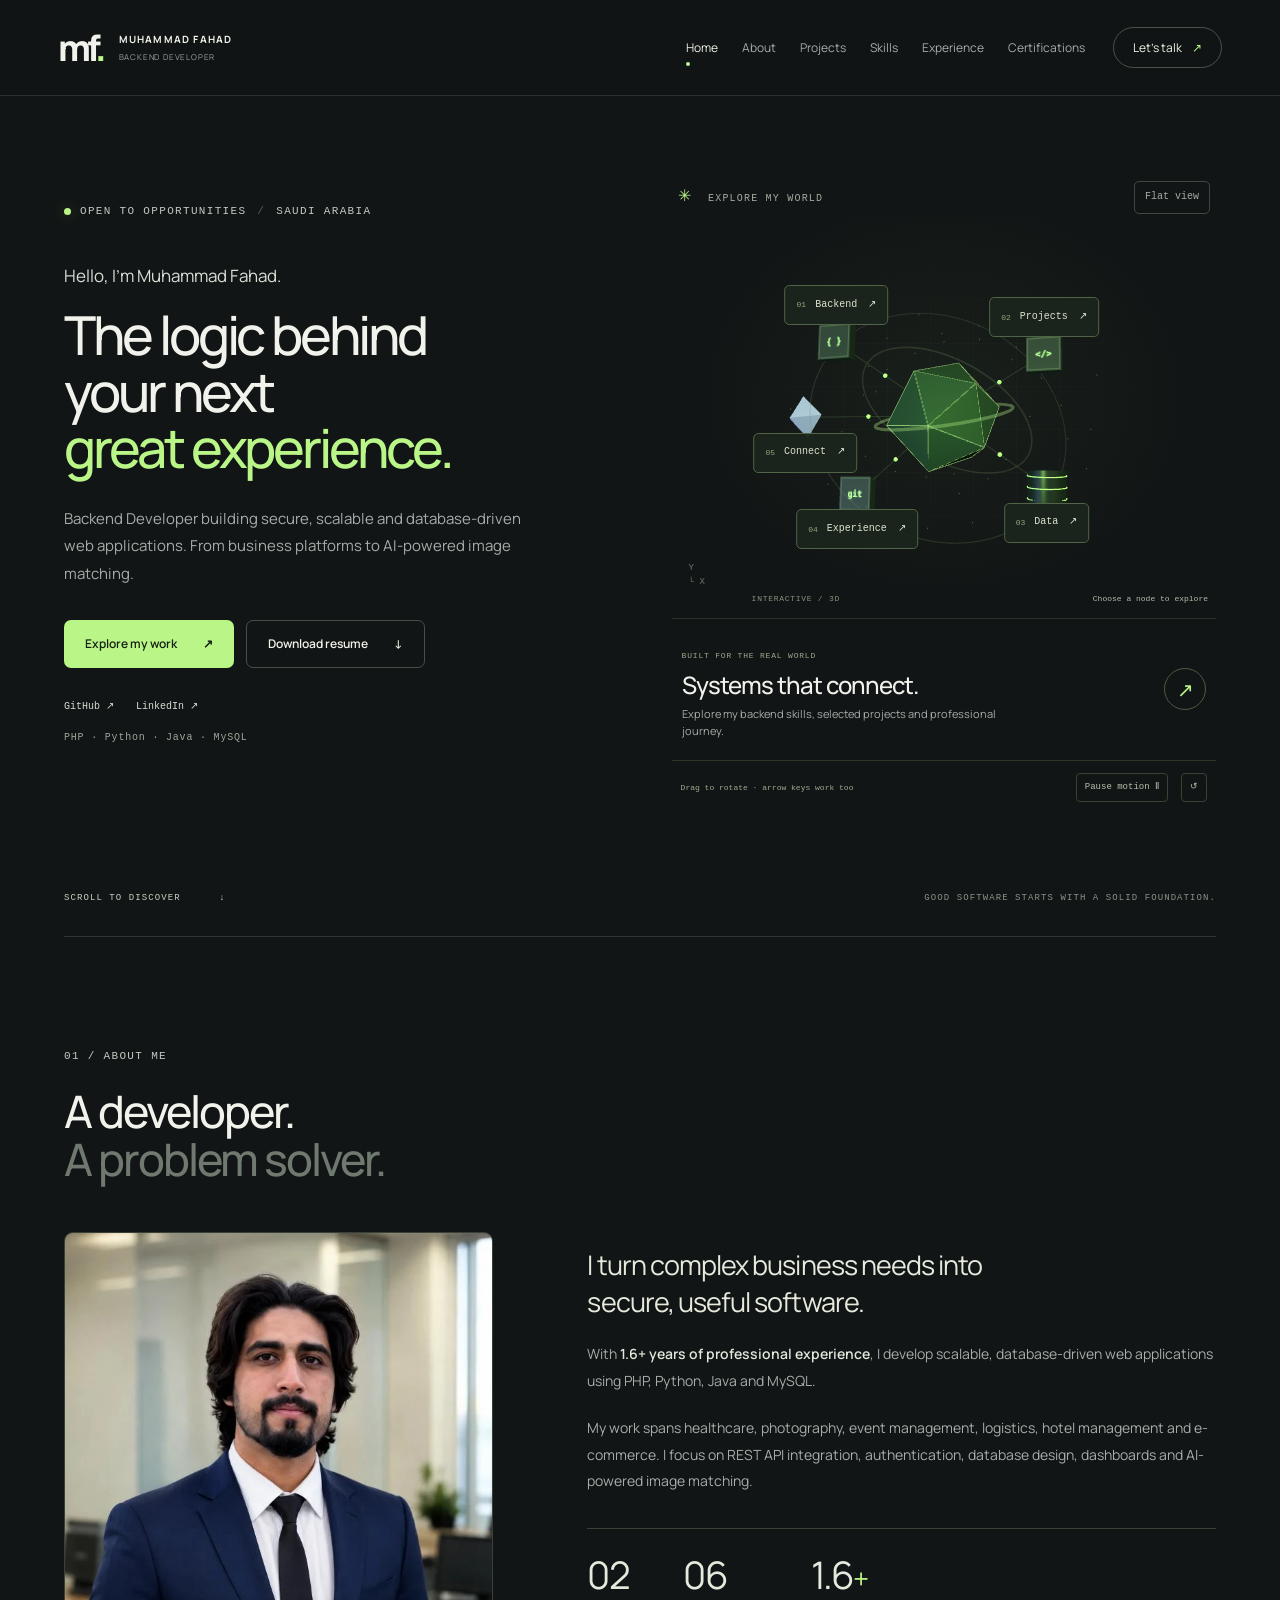
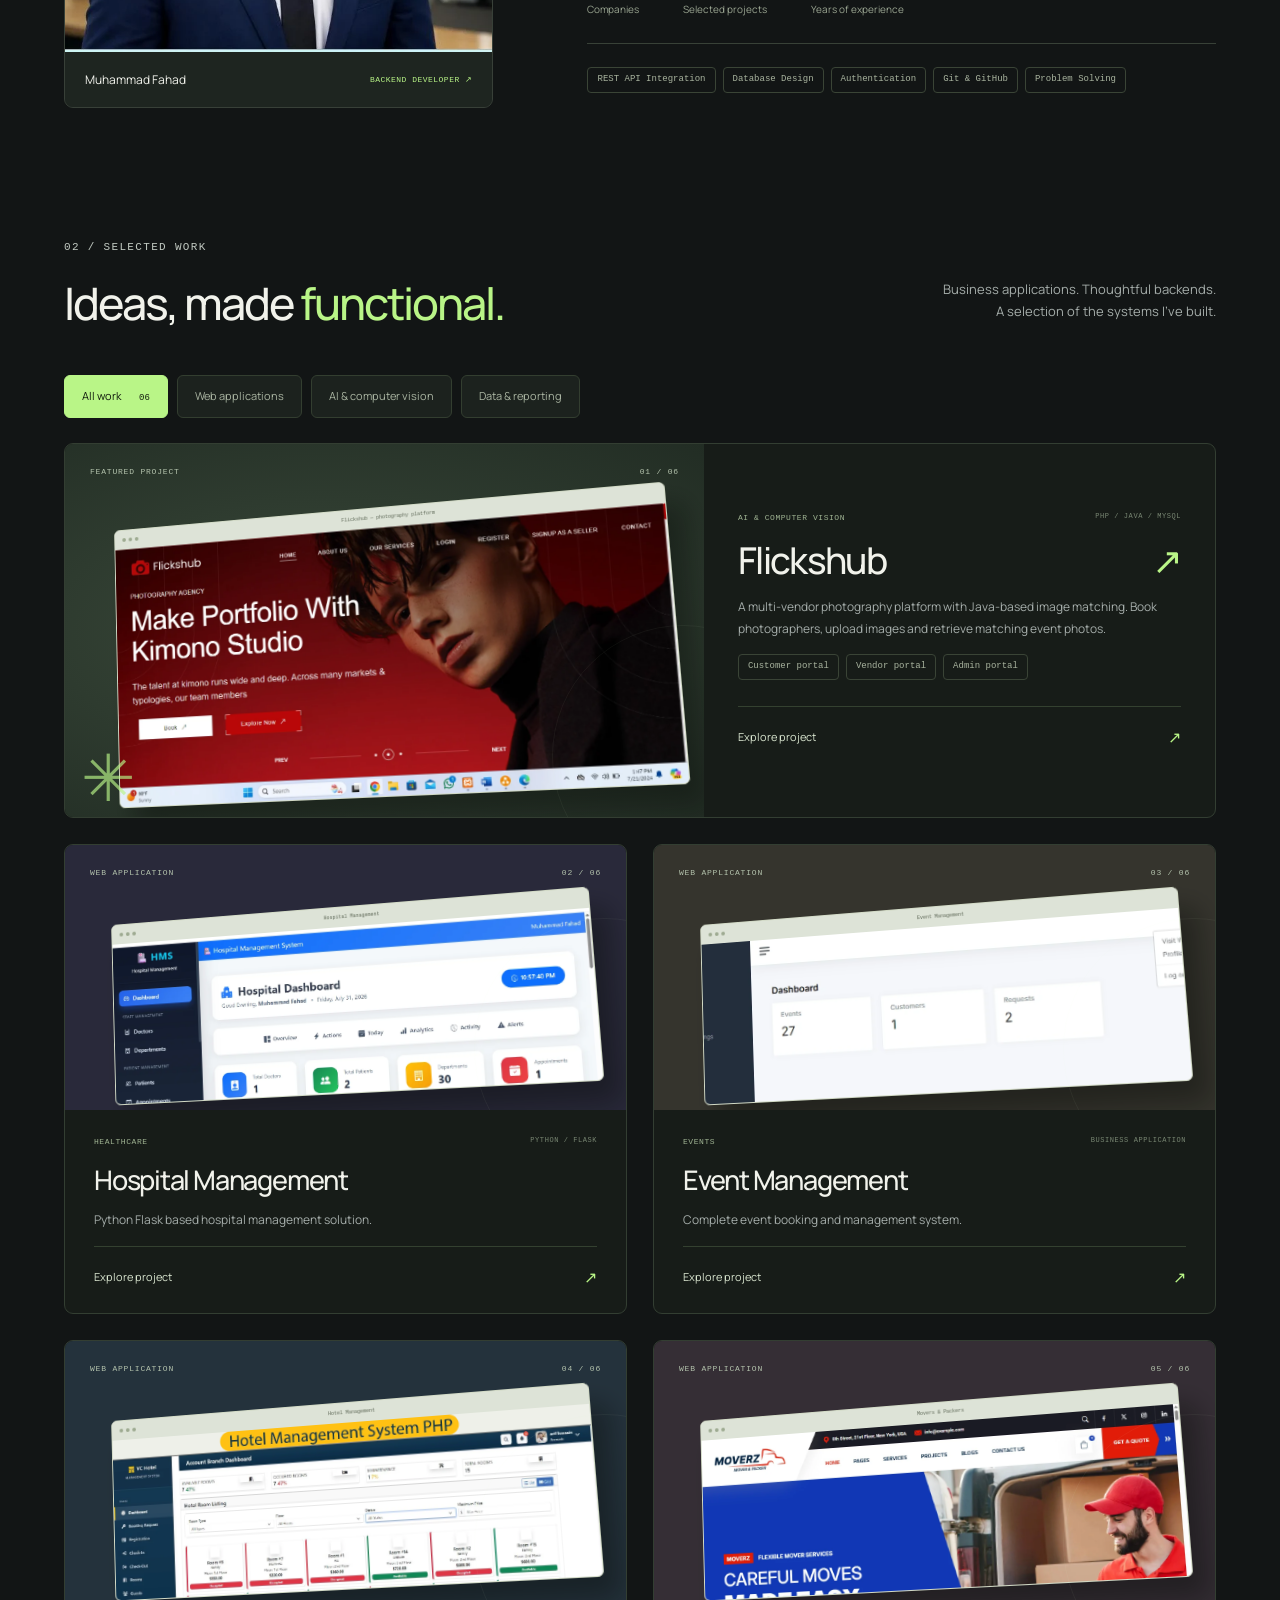
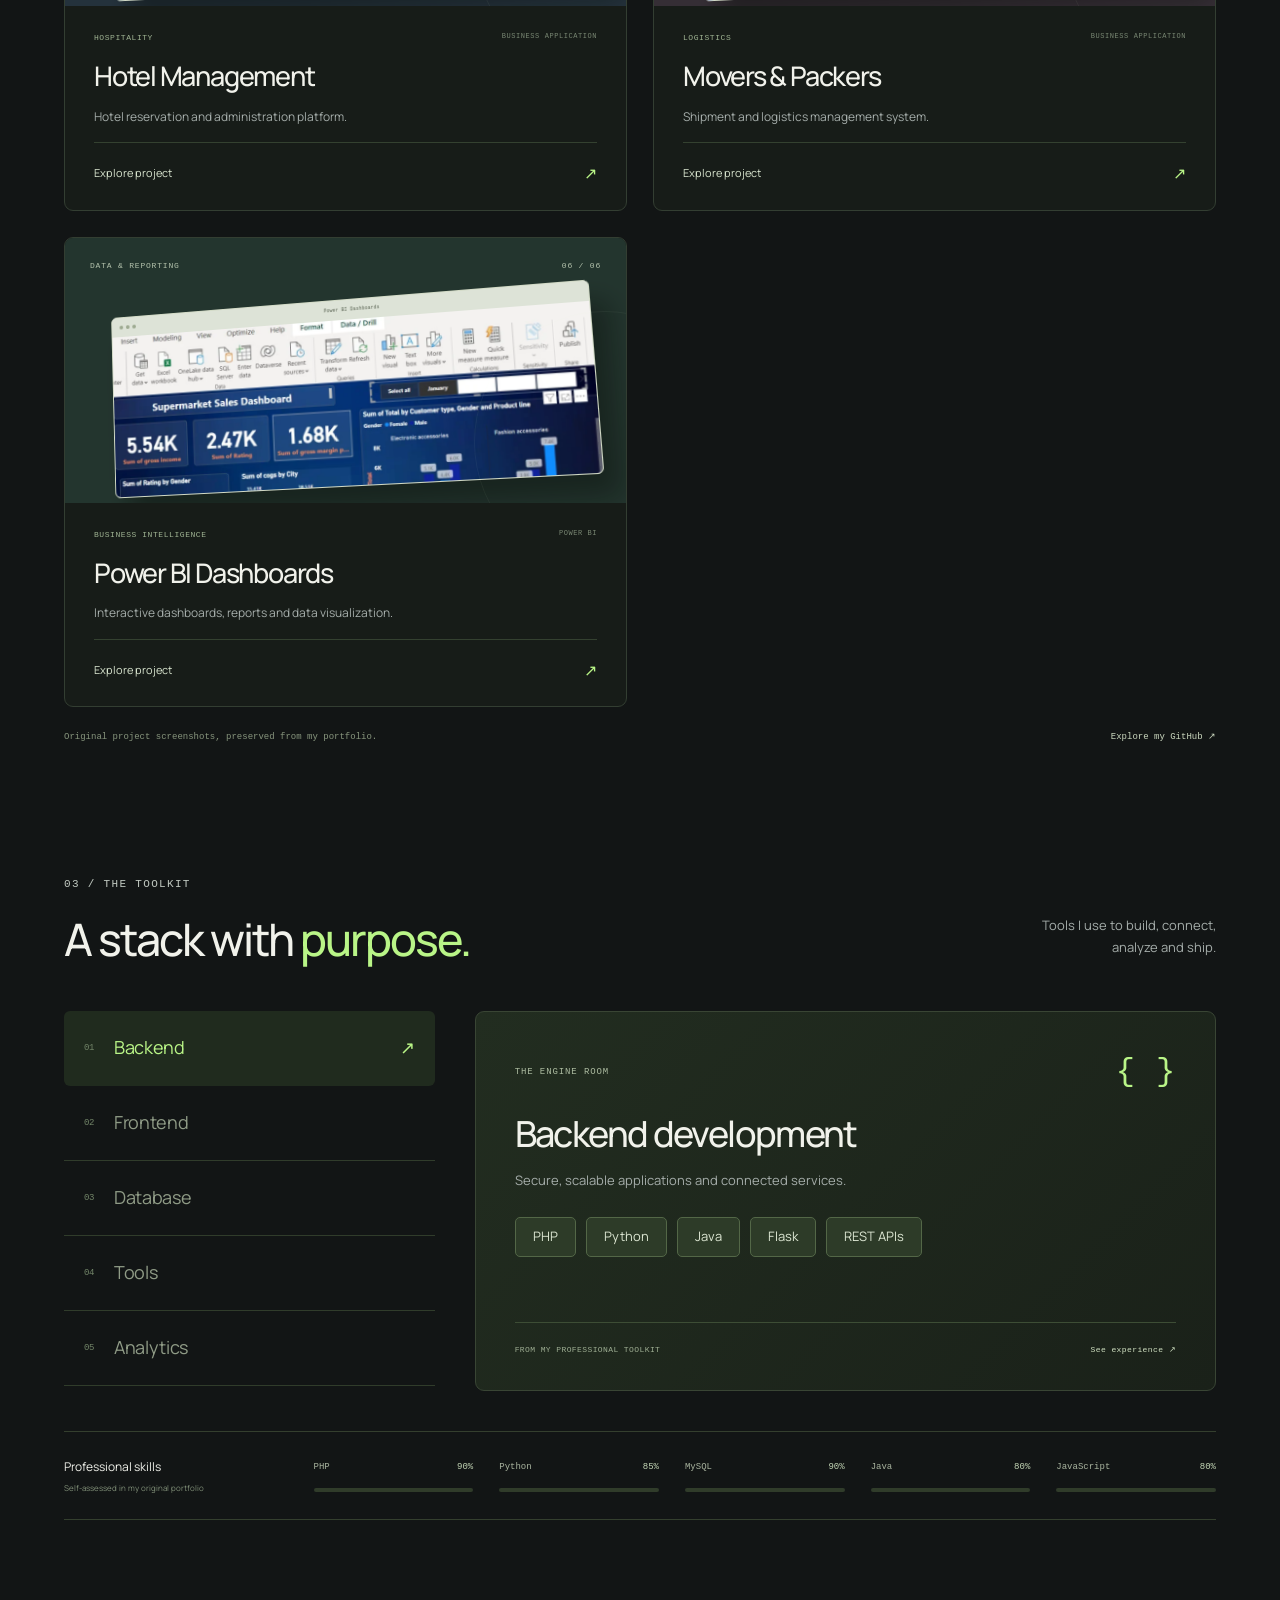
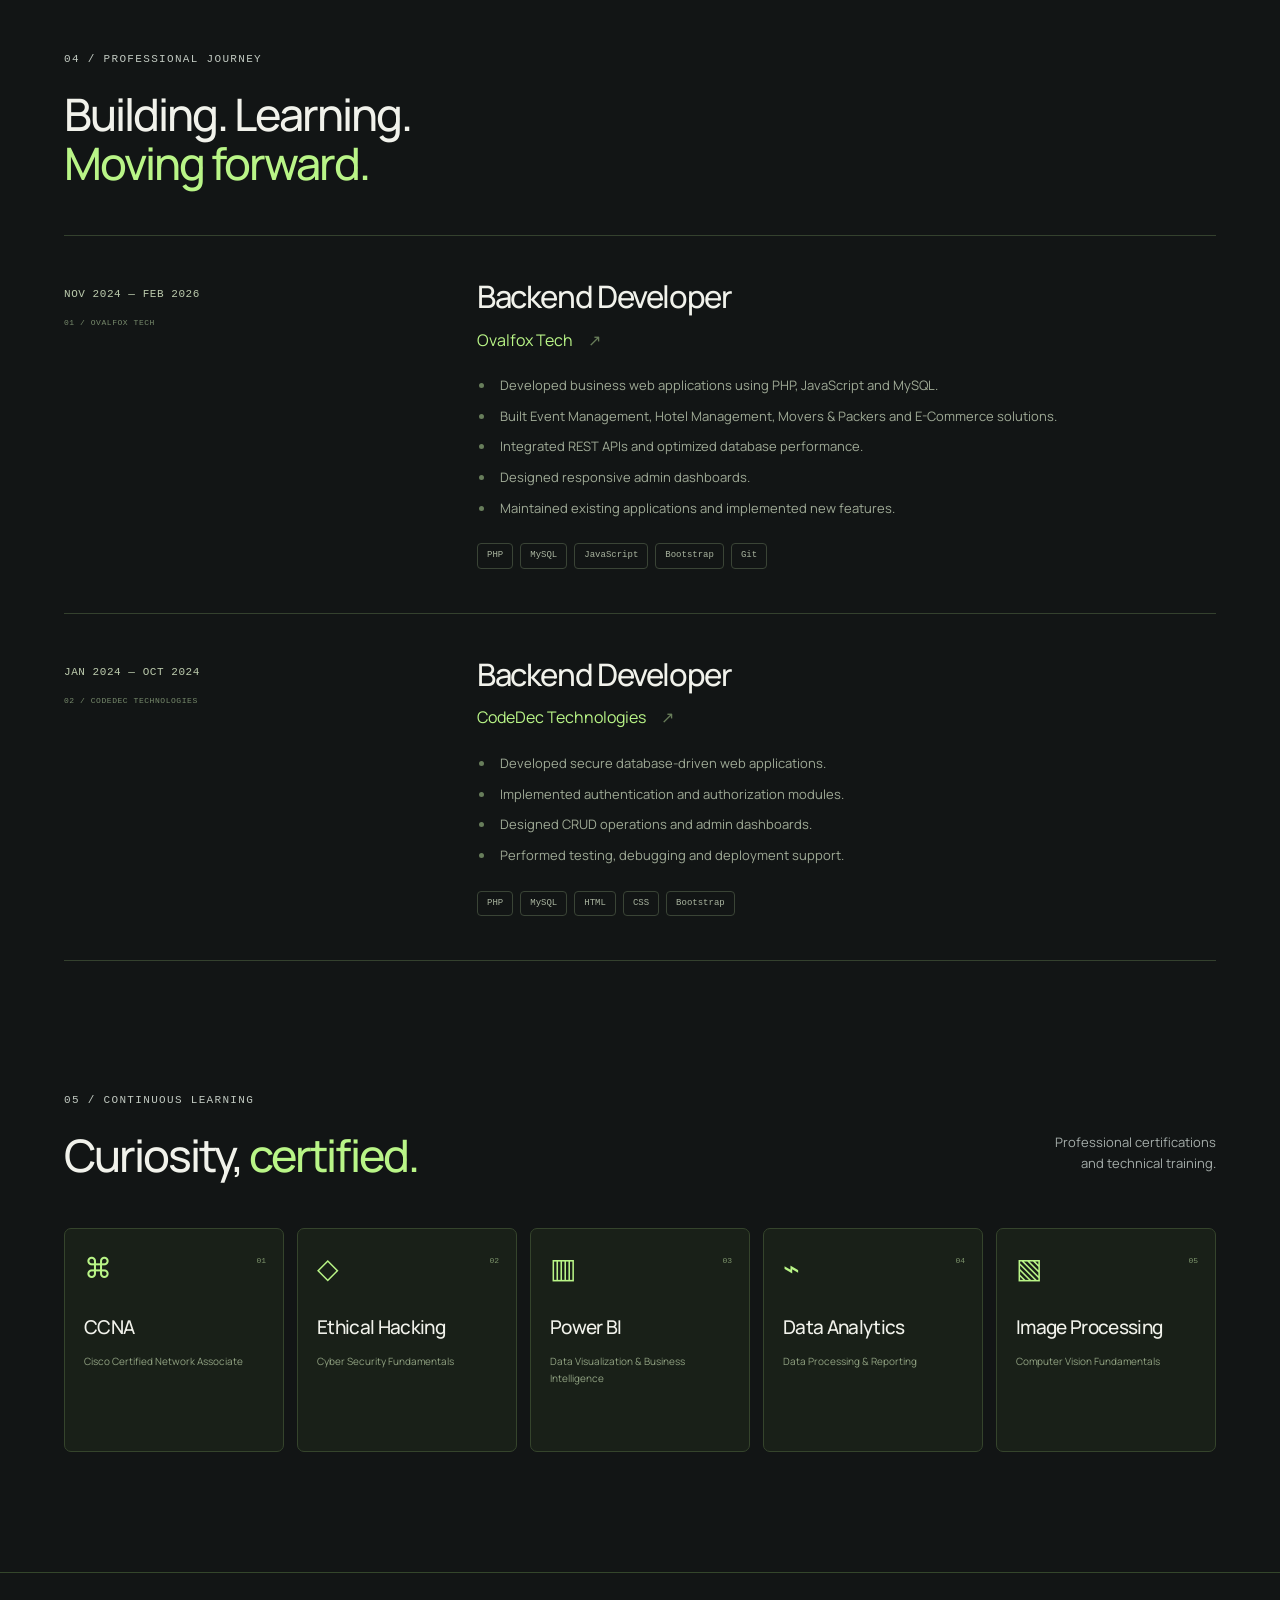
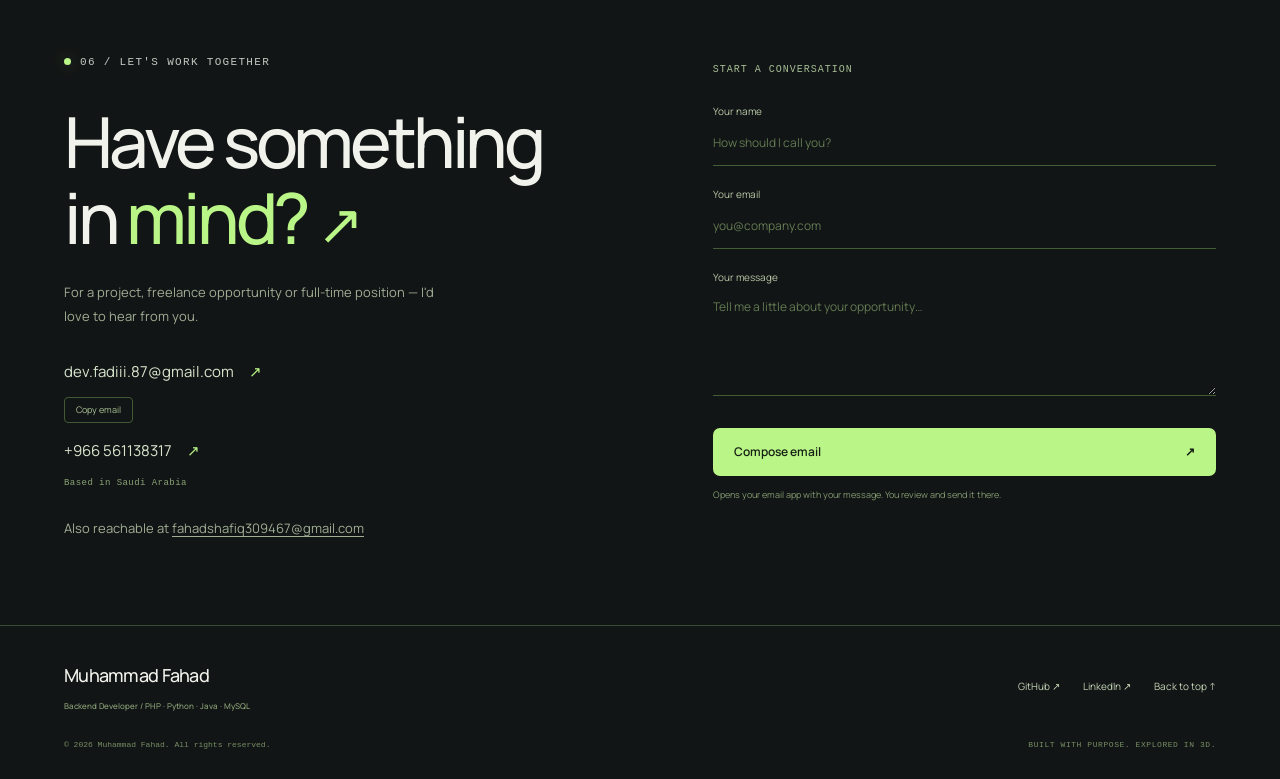
==== commit ba5c07db: "Use Fadiii gold favicon in browser tab" ====
--- a/index.html
+++ b/index.html
@@ -7,7 +7,8 @@
   <meta name="robots" content="noindex, nofollow">
   <meta name="description" content="Muhammad Fahad's interactive portfolio: backend development, REST APIs, database-driven applications and AI image matching with PHP, Python, Java and MySQL.">
   <title>Muhammad Fahad — Backend Developer</title>
-  <link rel="icon" href="assets/favicon.png">
+  <link rel="icon" type="image/svg+xml" href="assets/fadiii-favicon.svg">
+  <link rel="alternate icon" type="image/png" href="assets/favicon.png">
   <link rel="stylesheet" href="styles.css">
   <script type="module" src="app.js"></script>
   <noscript><style>.scene-fallback{display:grid}#view-toggle,.scene-controls{display:none}</style></noscript>
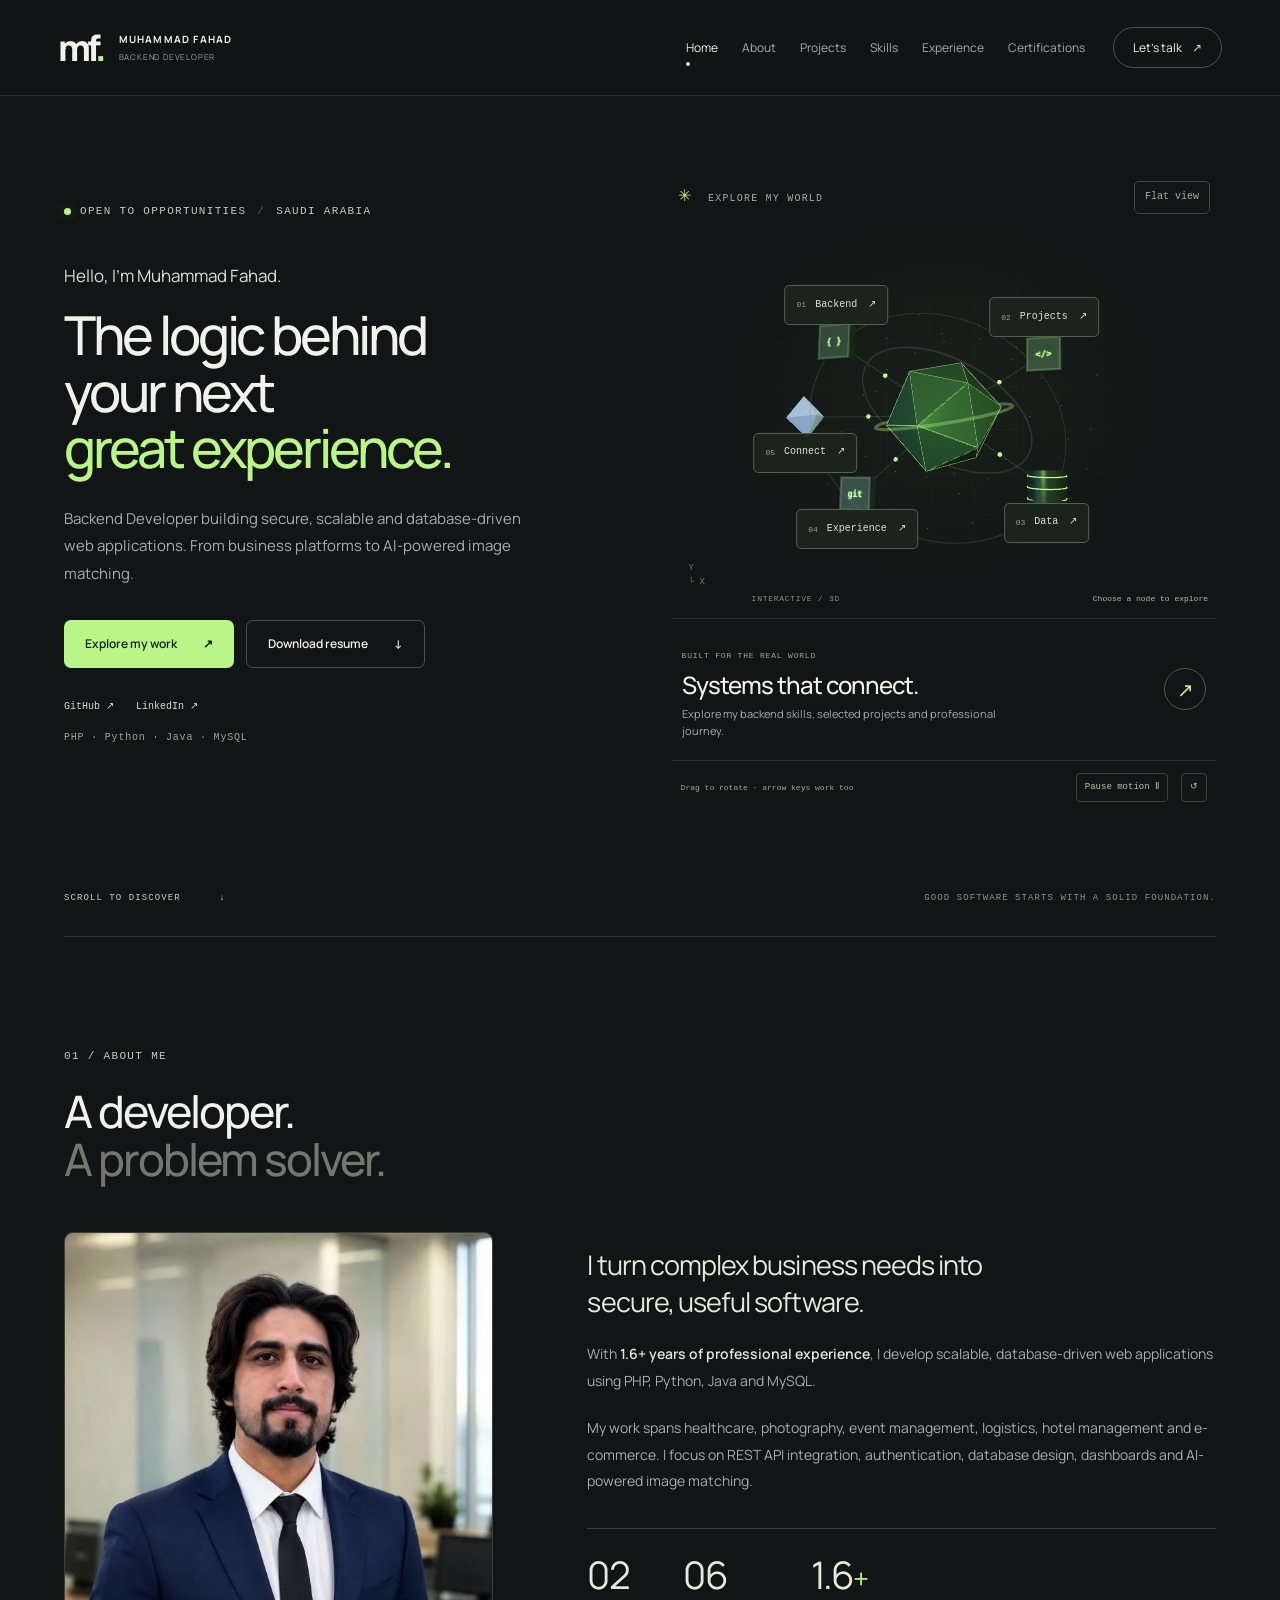
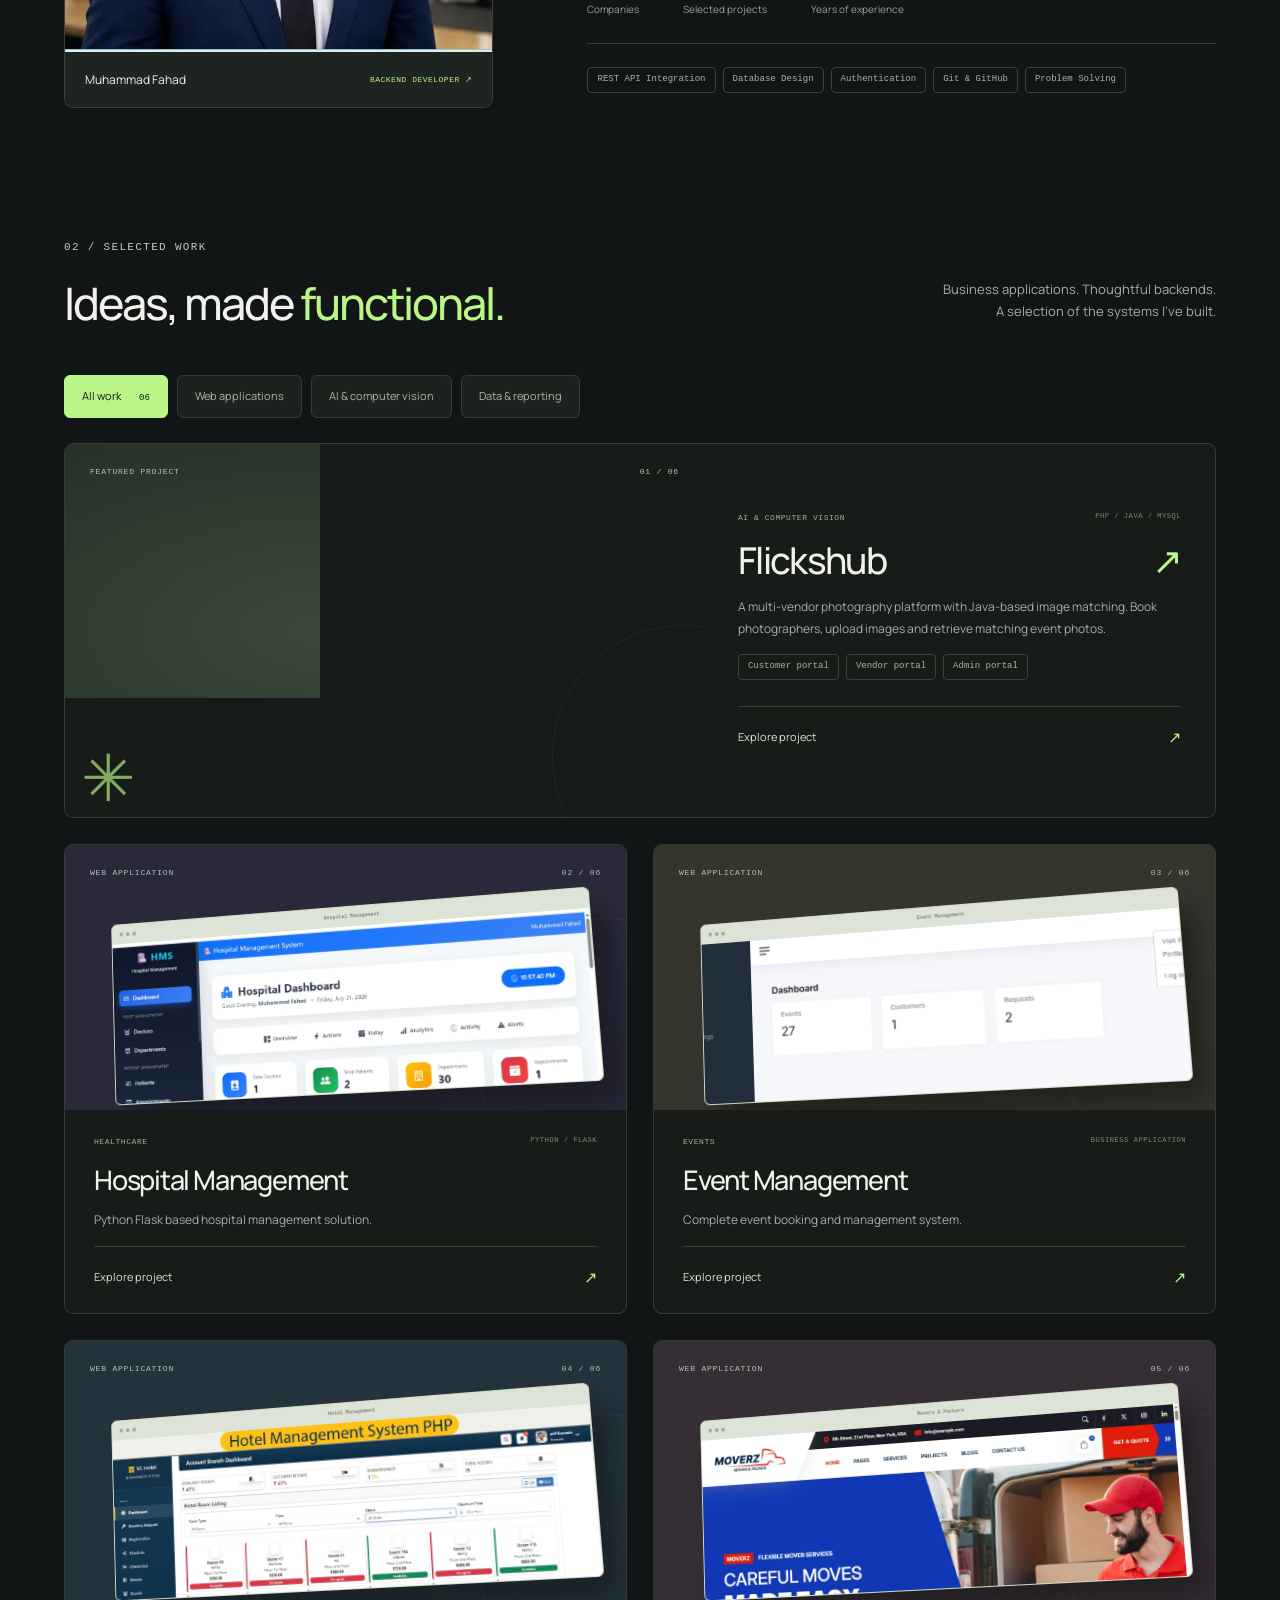
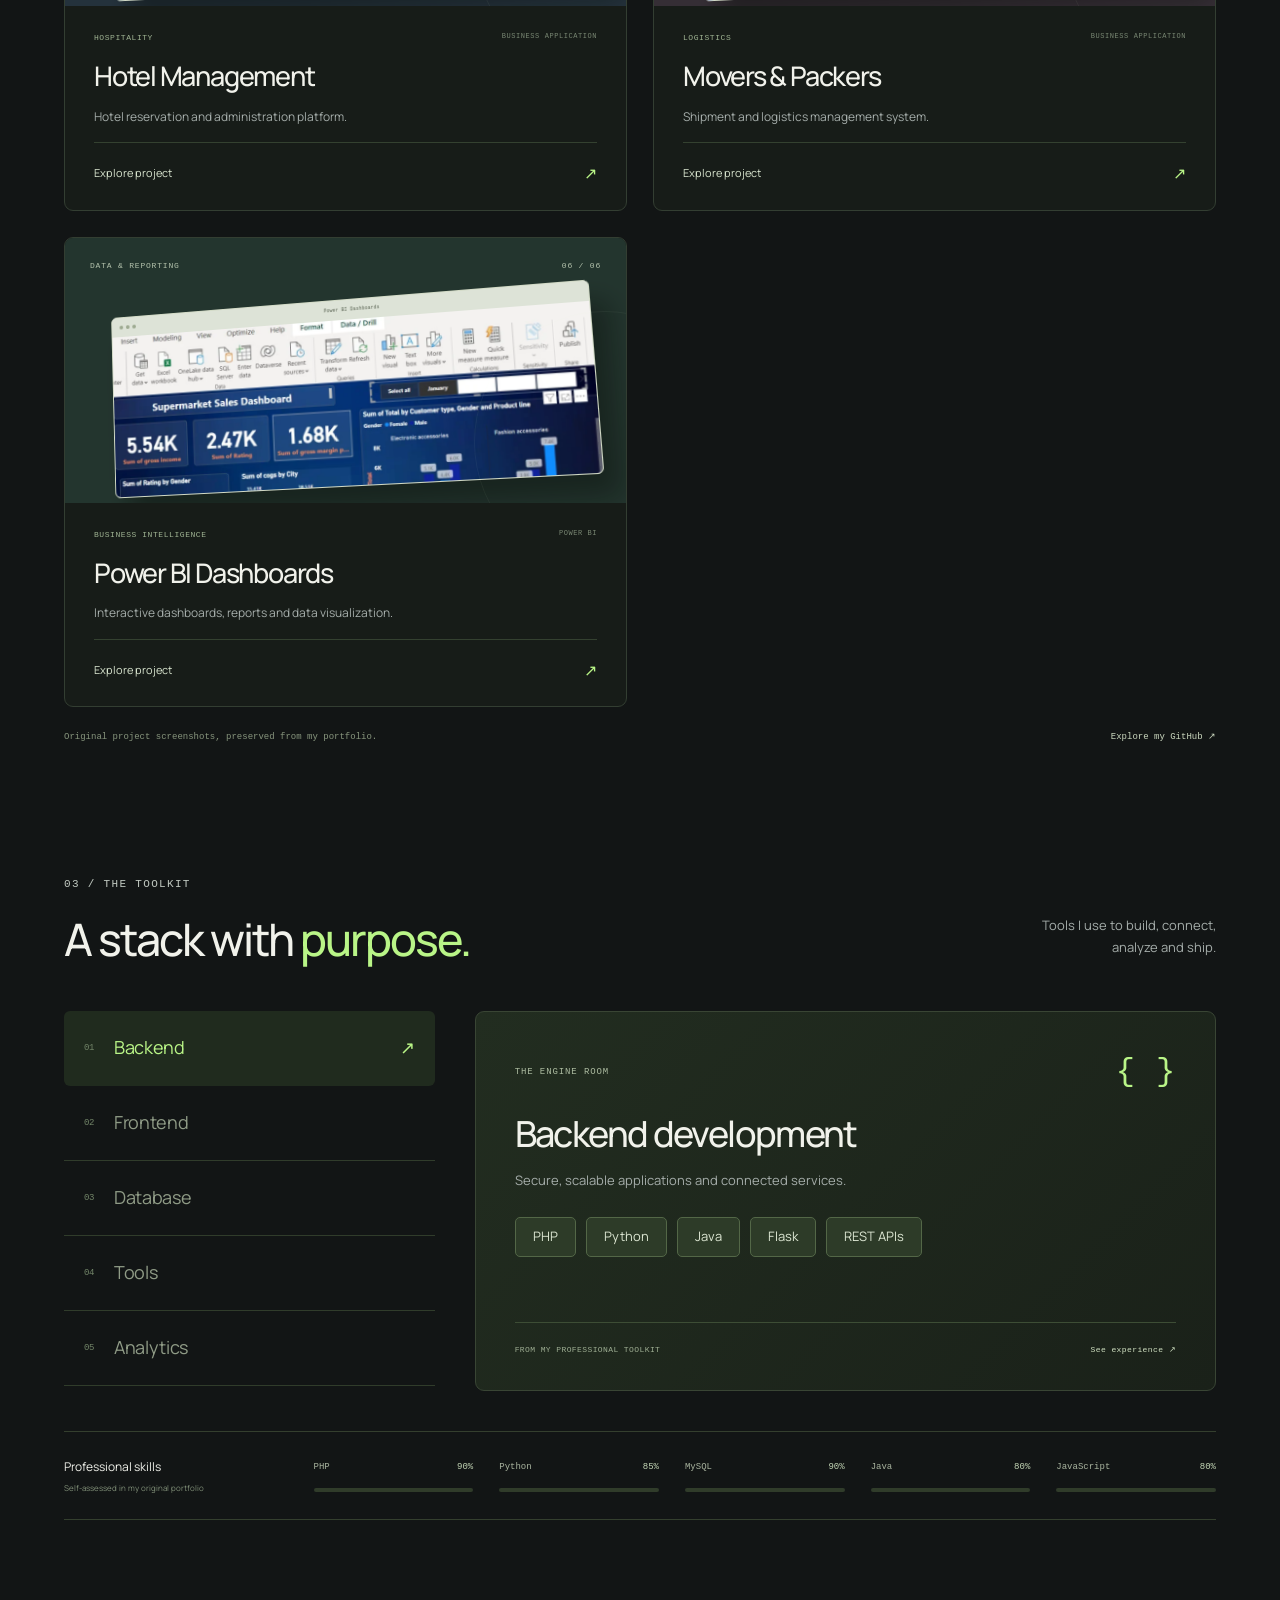
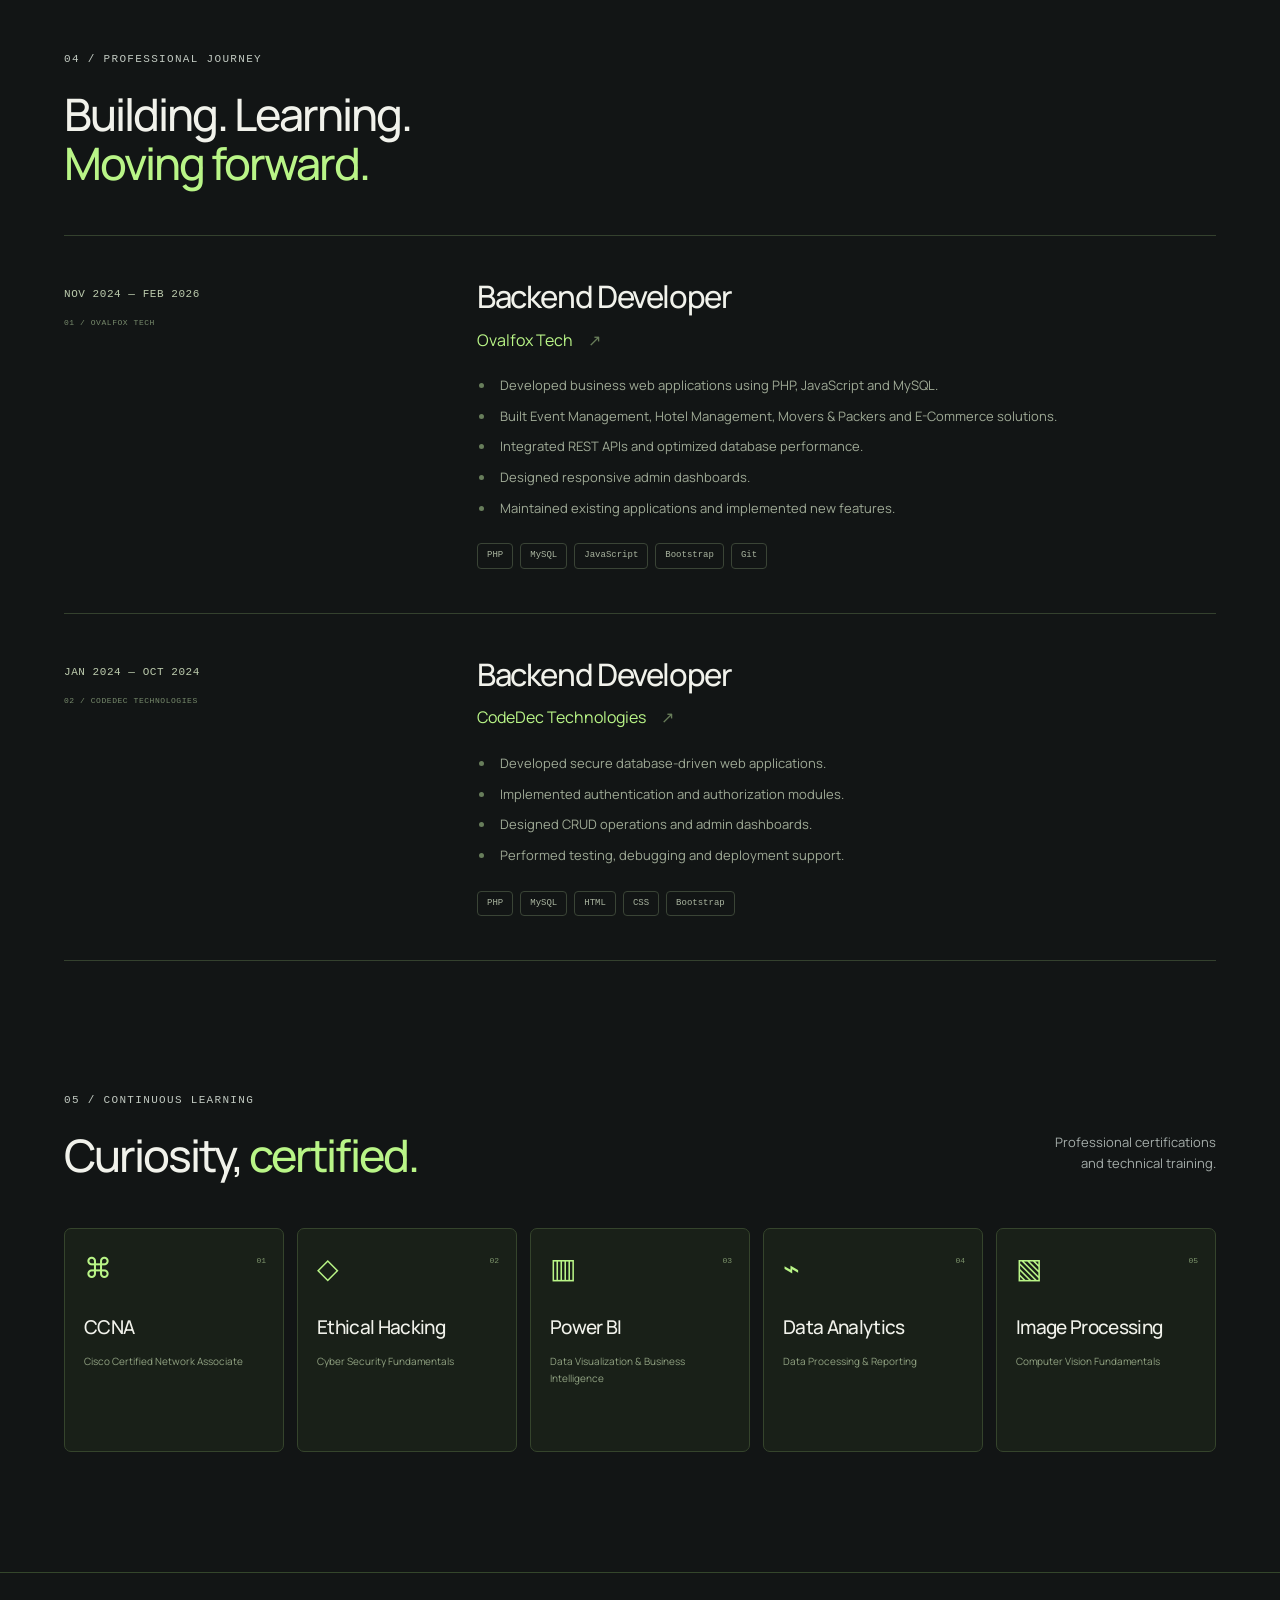
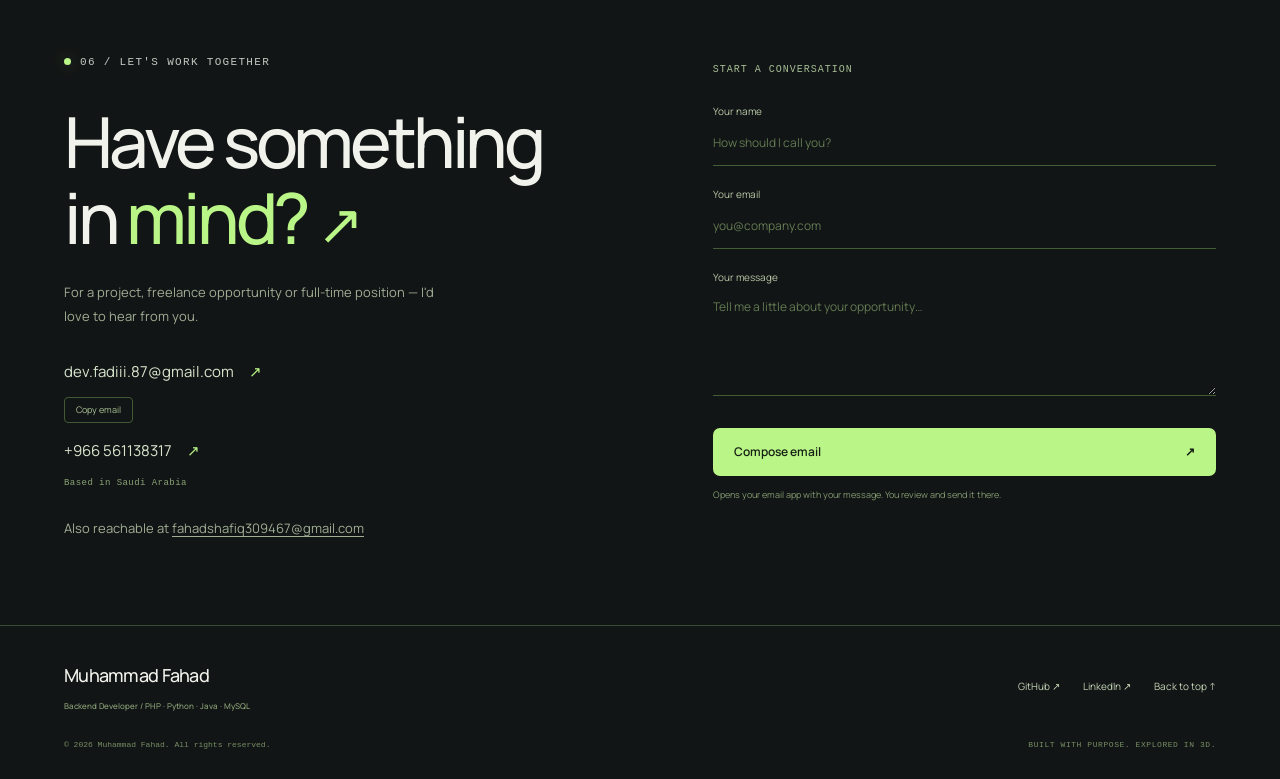
==== commit e2833484: "Add dynamic project preview link to portfolio modal" ====
--- a/index.html
+++ b/index.html
@@ -97,7 +97,7 @@
     </section>
   </main>
   <footer class="site-footer section-wrap"><a class="footer-brand" href="#home">Muhammad Fahad<span>Backend Developer / PHP · Python · Java · MySQL</span></a><div><a href="https://github.com/FadiiiCh87" target="_blank" rel="noopener noreferrer">GitHub ↗</a><a href="https://www.linkedin.com/in/muhammad-fahad-590486263" target="_blank" rel="noopener noreferrer">LinkedIn ↗</a><a href="#home">Back to top ↑</a></div><p>© <span id="year">2026</span> Muhammad Fahad. All rights reserved.</p><span class="footer-note">BUILT WITH PURPOSE. EXPLORED IN 3D.</span></footer>
-  <dialog id="project-dialog" aria-labelledby="dialog-title"><div class="dialog-top"><span>PROJECT OVERVIEW</span><button id="dialog-close" type="button" aria-label="Close project overview">×</button></div><img id="dialog-image" src="assets/flickshub.webp" alt="Flickshub — original portfolio image"><div class="dialog-copy"><span id="dialog-category" class="eyebrow"></span><h2 id="dialog-title"></h2><p id="dialog-description"></p><div class="tag-list" id="dialog-tags"></div><div class="dialog-actions"><a class="button primary" href="https://github.com/FadiiiCh87" target="_blank" rel="noopener noreferrer">GitHub profile ↗</a><a class="button secondary" href="#contact" id="dialog-contact">Discuss this project ↗</a></div></div></dialog>
+  <dialog id="project-dialog" aria-labelledby="dialog-title"><div class="dialog-top"><span>PROJECT OVERVIEW</span><button id="dialog-close" type="button" aria-label="Close project overview">×</button></div><img id="dialog-image" src="assets/flickshub.webp" alt="Flickshub — original portfolio image"><div class="dialog-copy"><span id="dialog-category" class="eyebrow"></span><h2 id="dialog-title"></h2><p id="dialog-description"></p><div class="tag-list" id="dialog-tags"></div><div class="dialog-actions"><a class="button primary" id="dialog-project-link" href="https://github.com/FadiiiCh87" target="_blank" rel="noopener noreferrer">GitHub profile ↗</a><a class="button secondary" href="#contact" id="dialog-contact">Discuss this project ↗</a></div></div></dialog>
   <div class="toast" id="toast" role="status"></div>
 </body>
 </html>
